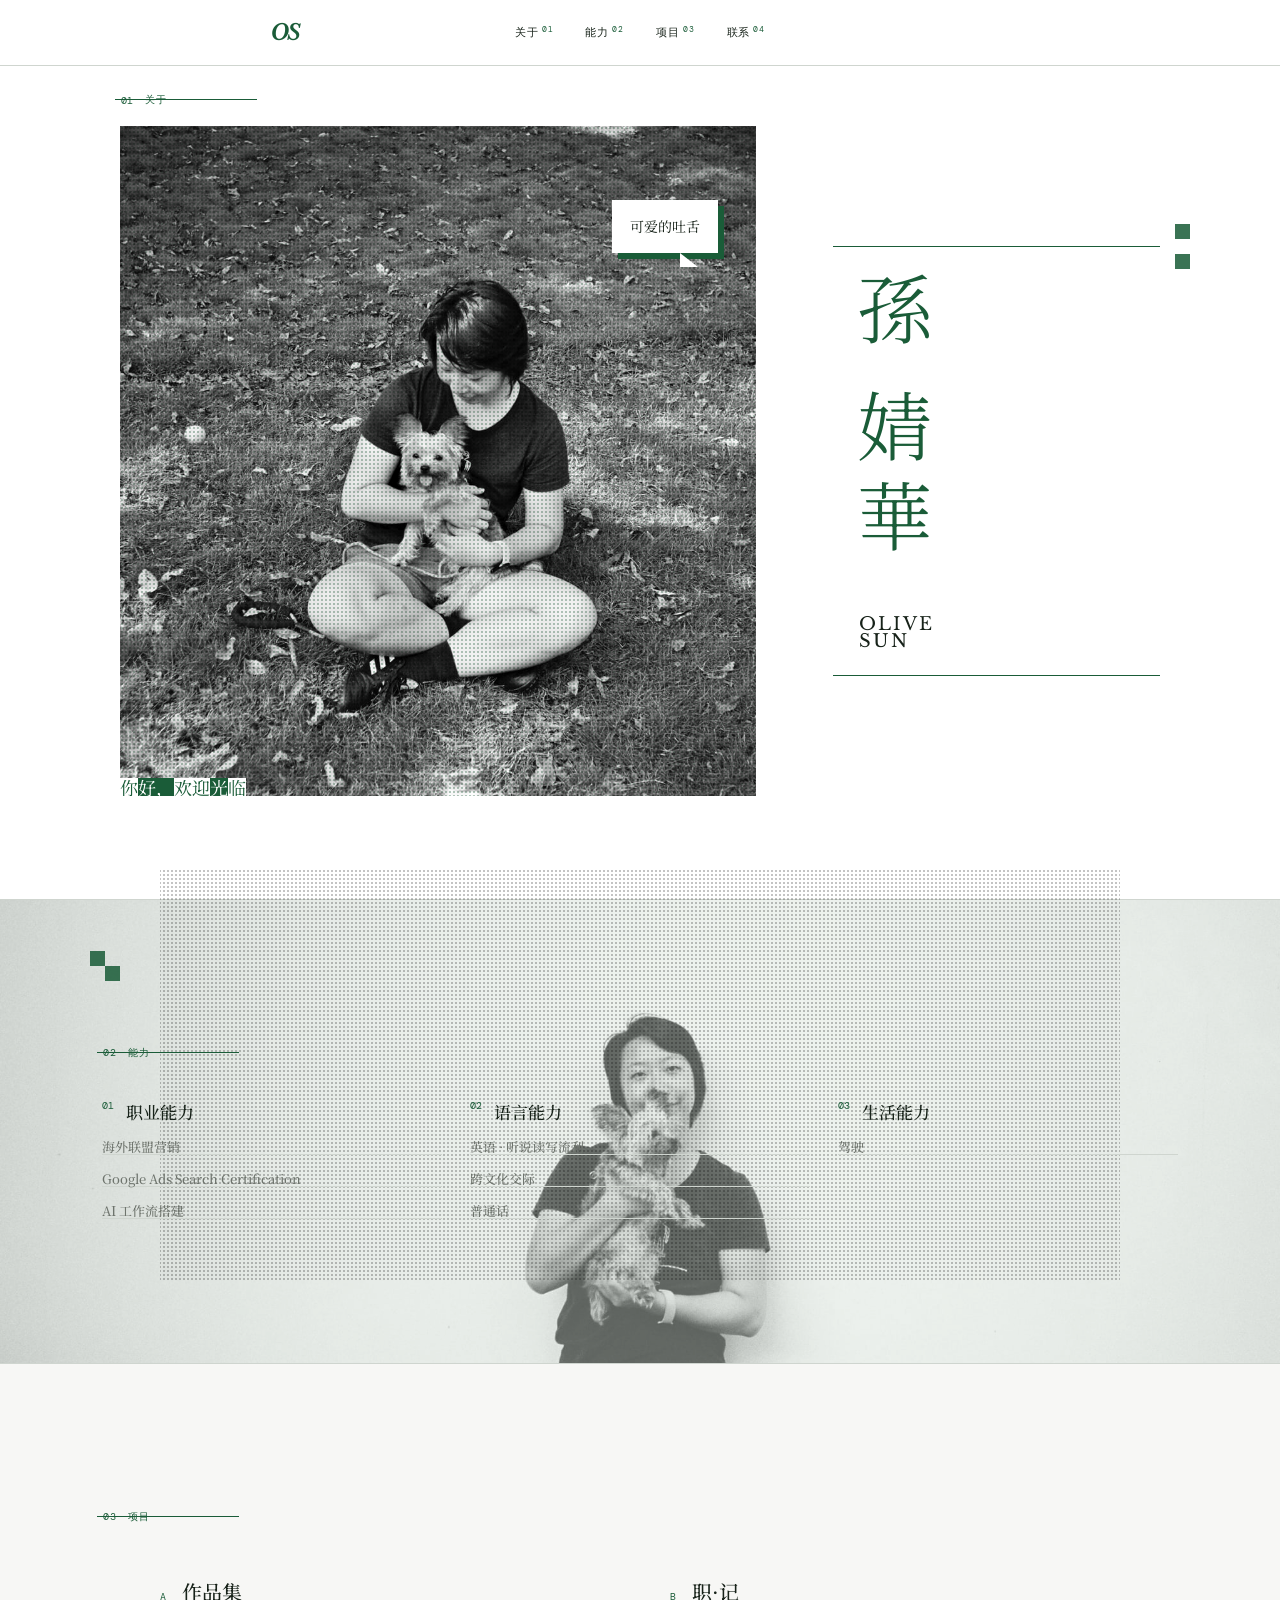
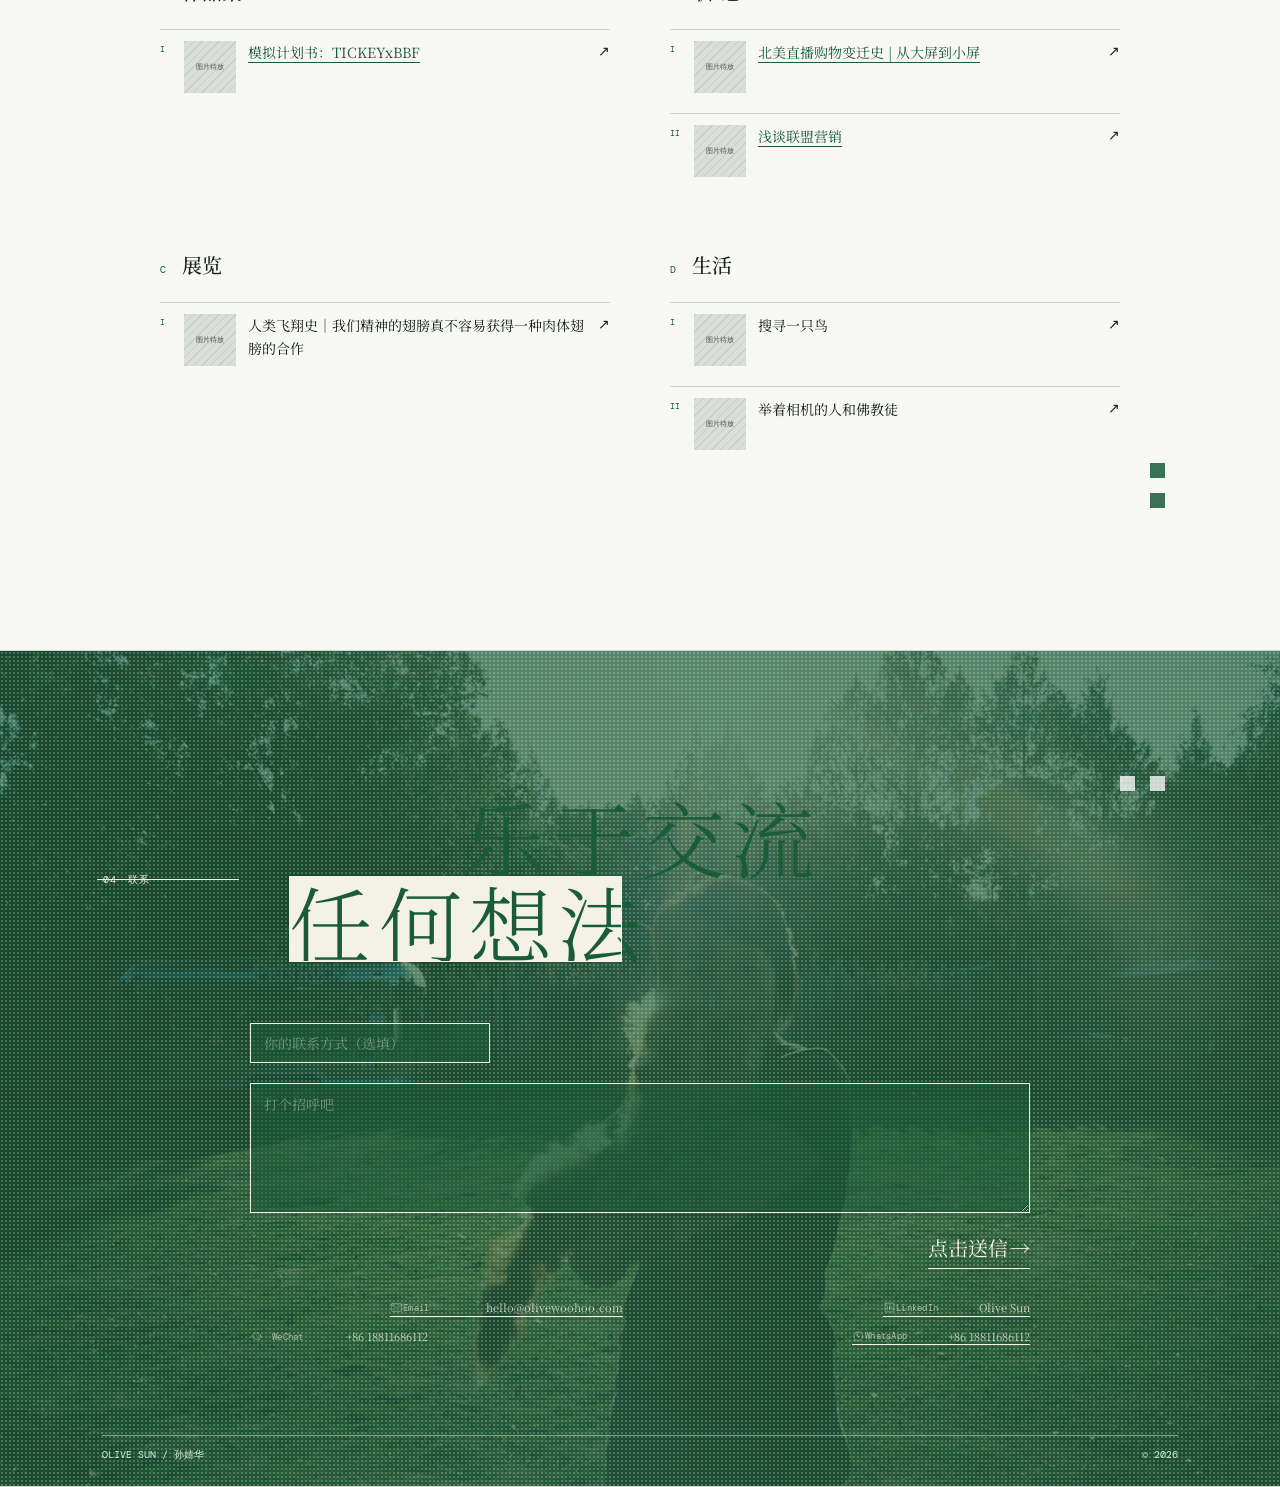
==== index.html @ b03b7a2f "缓存失效：重命名 JS/CSS bundle 文件名哈希 Co-Authored-By: Claude Code <noreply@anthropic.com>" ====
<!doctype html>
<html lang="zh">
  <head>
    
    <meta charset="UTF-8" />
    <meta name="viewport" content="width=device-width, initial-scale=1.0" />
    <title>Olive Sun · 孙婧华</title>
    
    <meta name="description" content="孙婧华 Olive Sun — 海外联盟营销 · AI 工作流，个人作品集：专题调研、展览、生活与模拟计划书。">
    <meta property="og:title" content="Olive Sun · 孙婧华">
    <meta property="og:description" content="孙婧华 Olive Sun — 海外联盟营销 · AI 工作流，个人作品集：专题调研、展览、生活与模拟计划书。">
    <script type="module" crossorigin src="/assets/index-b2222bab.js"></script>
    <link rel="stylesheet" crossorigin href="/assets/index-cae94fdb.css">
    <style>
      *, *::before, *::after { cursor: none !important; }
    </style>
  </head>
  <body>

    <div id="root"></div>

    <script>
      (() => {
        // 用户自定义形状（绿描边 + 白内里）
        const SHAPE = [
          "11..............................",
          "111.............................",
          "1111............................",
          "11111...........................",
          "111111..........................",
          "1111111.........................",
          "11111111........................",
          "111111111.......................",
          "1111111111......................",
          "11111111111.....................",
          "111111111111....................",
          "1111111111111...................",
          "11111111111111..................",
          "111111111111111.................",
          "1111111111111111................",
          "11111111111111111...............",
          "111111111111111111..............",
          "1111111111111111111.............",
          "11111111111111111111............",
          "11111111111111111111............",
          "111111111111....................",
          "111111111111....................",
          "111111111111....................",
          "111111.111111...................",
          "11111..111111...................",
          "1111....111111..................",
          "111.....111111..................",
          "11.......111111.................",
          ".........111111.................",
          "..........111111................",
          "..........111111................",
          "...........1111.................",
        ];
        const GREEN = '#1a5c38';
        const WHITE = '#ffffff';
        const SCALE = 2; // 每个像素块的逻辑尺寸(px)，调大/调小改这里

        const H = SHAPE.length, W = SHAPE[0].length;
        const solid = new Set();
        for (let y = 0; y < H; y++) for (let x = 0; x < W; x++) if (SHAPE[y][x] === '1') solid.add(x + ',' + y);
        const cell = [];
        for (let y = 0; y < H; y++) {
          cell[y] = [];
          for (let x = 0; x < W; x++) {
            if (!solid.has(x + ',' + y)) continue;
            const edge = !solid.has((x + 1) + ',' + y) || !solid.has((x - 1) + ',' + y)
                     || !solid.has(x + ',' + (y + 1)) || !solid.has(x + ',' + (y - 1));
            cell[y][x] = edge ? GREEN : WHITE;
          }
        }

        const canvas = document.createElement('canvas');
        canvas.style.position = 'fixed';
        canvas.style.top = '0'; canvas.style.left = '0';
        canvas.style.pointerEvents = 'none';
        canvas.style.zIndex = '2147483647';
        document.body.appendChild(canvas);
        const ctx = canvas.getContext('2d');

        function resize() {
          const dpr = Math.min(window.devicePixelRatio || 1, 2);
          canvas.width = Math.floor(innerWidth * dpr);
          canvas.height = Math.floor(innerHeight * dpr);
          canvas.style.width = innerWidth + 'px';
          canvas.style.height = innerHeight + 'px';
          ctx.setTransform(dpr, 0, 0, dpr, 0, 0);
        }
        resize();
        addEventListener('resize', resize);

        let mx = -100, my = -100, raf = 0;
        function draw() {
          raf = 0;
          ctx.clearRect(0, 0, innerWidth, innerHeight);
          for (let y = 0; y < H; y++) for (let x = 0; x < W; x++) {
            const c = cell[y][x];
            if (!c) continue;
            ctx.fillStyle = c;
            ctx.fillRect(mx + x * SCALE, my + y * SCALE, SCALE, SCALE);
          }
        }
        addEventListener('mousemove', (e) => {
          mx = e.clientX; my = e.clientY;
          if (!raf) raf = requestAnimationFrame(draw);
        }, { passive: true });
        document.addEventListener('mouseleave', () => {
          mx = -100; my = -100;
          if (!raf) raf = requestAnimationFrame(draw);
        });
      })();
    </script>
  </body>
</html>
---- assets/index-cae94fdb.css ----
@import "https://fonts.googleapis.com/css2?family=DM+Mono:wght@300;400&family=Libre+Baskerville:ital,wght@0,400;0,700;1,400&family=Noto+Serif+SC:wght@300;400;500;600&display=swap";@layer components;@layer properties{@supports (((-webkit-hyphens:none)) and (not (margin-trim:inline))) or ((-moz-orient:inline) and (not (color:rgb(from red r g b)))){*,:before,:after,::backdrop{--tw-rotate-x:initial;--tw-rotate-y:initial;--tw-rotate-z:initial;--tw-skew-x:initial;--tw-skew-y:initial;--tw-blur:initial;--tw-brightness:initial;--tw-contrast:initial;--tw-grayscale:initial;--tw-hue-rotate:initial;--tw-invert:initial;--tw-opacity:initial;--tw-saturate:initial;--tw-sepia:initial;--tw-drop-shadow:initial;--tw-drop-shadow-color:initial;--tw-drop-shadow-alpha:100%;--tw-drop-shadow-size:initial}}}@layer theme{:root,:host{--font-sans:ui-sans-serif, system-ui, sans-serif, "Apple Color Emoji", "Segoe UI Emoji", "Segoe UI Symbol", "Noto Color Emoji";--font-mono:ui-monospace, SFMono-Regular, Menlo, Monaco, Consolas, "Liberation Mono", "Courier New", monospace;--spacing:.25rem;--default-font-family:var(--font-sans);--default-mono-font-family:var(--font-mono)}}@layer base{*,:after,:before,::backdrop{box-sizing:border-box;border:0 solid;margin:0;padding:0}::file-selector-button{box-sizing:border-box;border:0 solid;margin:0;padding:0}html,:host{-webkit-text-size-adjust:100%;tab-size:4;line-height:1.5;font-family:var(--default-font-family,ui-sans-serif, system-ui, sans-serif, "Apple Color Emoji", "Segoe UI Emoji", "Segoe UI Symbol", "Noto Color Emoji");font-feature-settings:var(--default-font-feature-settings,normal);font-variation-settings:var(--default-font-variation-settings,normal);-webkit-tap-highlight-color:transparent}hr{height:0;color:inherit;border-top-width:1px}abbr:where([title]){-webkit-text-decoration:underline dotted;text-decoration:underline dotted}h1,h2,h3,h4,h5,h6{font-size:inherit;font-weight:inherit}a{color:inherit;-webkit-text-decoration:inherit;-webkit-text-decoration:inherit;-webkit-text-decoration:inherit;-webkit-text-decoration:inherit;text-decoration:inherit}b,strong{font-weight:bolder}code,kbd,samp,pre{font-family:var(--default-mono-font-family,ui-monospace, SFMono-Regular, Menlo, Monaco, Consolas, "Liberation Mono", "Courier New", monospace);font-feature-settings:var(--default-mono-font-feature-settings,normal);font-variation-settings:var(--default-mono-font-variation-settings,normal);font-size:1em}small{font-size:80%}sub,sup{vertical-align:baseline;font-size:75%;line-height:0;position:relative}sub{bottom:-.25em}sup{top:-.5em}table{text-indent:0;border-color:inherit;border-collapse:collapse}:-moz-focusring{outline:auto}progress{vertical-align:baseline}summary{display:list-item}ol,ul,menu{list-style:none}img,svg,video,canvas,audio,iframe,embed,object{vertical-align:middle;display:block}img,video{max-width:100%;height:auto}button,input,select,optgroup,textarea{font:inherit;font-feature-settings:inherit;font-variation-settings:inherit;letter-spacing:inherit;color:inherit;opacity:1;background-color:#0000;border-radius:0}::file-selector-button{font:inherit;font-feature-settings:inherit;font-variation-settings:inherit;letter-spacing:inherit;color:inherit;opacity:1;background-color:#0000;border-radius:0}:where(select:is([multiple],[size])) optgroup{font-weight:bolder}:where(select:is([multiple],[size])) optgroup option{padding-inline-start:20px}::file-selector-button{margin-inline-end:4px}::placeholder{opacity:1}@supports (not ((-webkit-appearance:-apple-pay-button))) or (contain-intrinsic-size:1px){::placeholder{color:currentColor}@supports (color:color-mix(in lab, red, red)){::placeholder{color:color-mix(in oklab, currentcolor 50%, transparent)}}}textarea{resize:vertical}::-webkit-search-decoration{-webkit-appearance:none}::-webkit-date-and-time-value{min-height:1lh;text-align:inherit}::-webkit-datetime-edit{display:inline-flex}::-webkit-datetime-edit-fields-wrapper{padding:0}::-webkit-datetime-edit{padding-block:0}::-webkit-datetime-edit-year-field{padding-block:0}::-webkit-datetime-edit-month-field{padding-block:0}::-webkit-datetime-edit-day-field{padding-block:0}::-webkit-datetime-edit-hour-field{padding-block:0}::-webkit-datetime-edit-minute-field{padding-block:0}::-webkit-datetime-edit-second-field{padding-block:0}::-webkit-datetime-edit-millisecond-field{padding-block:0}::-webkit-datetime-edit-meridiem-field{padding-block:0}::-webkit-calendar-picker-indicator{line-height:1}:-moz-ui-invalid{box-shadow:none}button,input:where([type=button],[type=reset],[type=submit]){appearance:button}::file-selector-button{appearance:button}::-webkit-inner-spin-button{height:auto}::-webkit-outer-spin-button{height:auto}[hidden]:where(:not([hidden=until-found])){display:none!important}}@layer utilities{.fixed{position:fixed}.start{inset-inline-start:var(--spacing)}.end{inset-inline-end:var(--spacing)}.grid{display:grid}.hidden{display:none}.inline{display:inline}.transform{transform:var(--tw-rotate-x,) var(--tw-rotate-y,) var(--tw-rotate-z,) var(--tw-skew-x,) var(--tw-skew-y,)}.filter{filter:var(--tw-blur,) var(--tw-brightness,) var(--tw-contrast,) var(--tw-grayscale,) var(--tw-hue-rotate,) var(--tw-invert,) var(--tw-saturate,) var(--tw-sepia,) var(--tw-drop-shadow,)}}:root{--green:#1a5c38;--ink:#172219;--muted:#6e746d;--rule:#cfd5cf;--paper:#fff;--wash:#f4f6f1}html{scroll-behavior:smooth}body{background:var(--paper);color:var(--ink);margin:0;font-family:Noto Serif SC,serif}button,a{font:inherit}button{cursor:pointer}::selection{background:var(--green);color:#fff}.site{overflow:hidden}.site-header{border-bottom:1px solid var(--rule);z-index:10;-webkit-backdrop-filter:blur(8px);backdrop-filter:blur(8px);background:#fffffff0;grid-template-columns:1fr auto 1fr;align-items:center;height:66px;padding:0 4.2vw;display:grid;position:sticky;top:0}.monogram{color:var(--green);letter-spacing:-.08em;background:0 0;border:0;padding:0;font:italic 700 22px Libre Baskerville,serif}nav{gap:clamp(14px,2.5vw,36px);display:flex}nav button,.language button{letter-spacing:.08em;color:var(--ink);background:0 0;border:0;padding:6px 0;font:11px DM Mono,monospace}nav sup{color:var(--green);padding-left:3px;font-size:8px}nav button:hover,.language .active{color:var(--green);text-underline-offset:5px;text-decoration:underline}.language{color:var(--rule);justify-self:end;align-items:center;gap:7px;font:11px DM Mono,monospace;display:flex}.hero{border-bottom:1px solid var(--rule);grid-template-columns:minmax(78px,14vw) 1fr;min-height:calc(100svh - 66px);display:grid;position:relative}.hero-side-name{color:var(--green);border-right:1px solid var(--rule);letter-spacing:.15em;flex-direction:column;align-items:center;padding-top:clamp(42px,8vw,105px);font-size:clamp(44px,7.5vw,112px);font-weight:300;line-height:1.05;display:flex}.hero-side-name small{writing-mode:vertical-rl;letter-spacing:.16em;color:var(--green);margin-top:28px;font:10px DM Mono,monospace}.hero-content{z-index:1;width:100%;max-width:1120px;margin:auto;padding:clamp(38px,8vw,108px) 7vw 50px}.eyebrow,.section-index{letter-spacing:.1em;color:var(--green);font:11px DM Mono,monospace}.eyebrow span{color:var(--ink);padding:0 11px}.hero-grid{grid-template-columns:minmax(190px,.75fr) 1.4fr;align-items:center;gap:clamp(38px,7vw,105px);margin-top:clamp(38px,8vw,96px);display:grid}.portrait-void{aspect-ratio:3/4;color:#fff;box-shadow:14px 14px 0 var(--green);background:#1e211e;position:relative;overflow:hidden}.portrait-void:after{content:"";opacity:.7;border:1px solid #fff;position:absolute;inset:15% 19%}.photo-grain{filter:grayscale();background:repeating-linear-gradient(95deg,#0000 0 7px,#ffffff1c 8px 9px),radial-gradient(circle at 55% 42%,#6d706b 0 12%,#0000 12.5%),linear-gradient(155deg,#151815,#50554e);position:absolute;inset:0}.portrait-void p{z-index:2;letter-spacing:.08em;font:9px/1.45 DM Mono,monospace;position:absolute;bottom:10px;left:12px}.portrait-void span{z-index:2;font:11px DM Mono,monospace;position:absolute;top:8px;right:10px}.fenced-title{padding:16px 24px;display:inline-block;position:relative}.fenced-title:before{content:"";border:1px solid var(--green);position:absolute;inset:0}.fenced-title i{background:var(--green);width:7px;height:7px;position:absolute}.fenced-title i:first-of-type{top:-4px;left:-4px}.fenced-title i:nth-of-type(2){top:-4px;right:-4px}.fenced-title i:nth-of-type(3){bottom:-4px;left:-4px}.fenced-title i:nth-of-type(4){bottom:-4px;right:-4px}.hero-title h1,.section-heading h2{white-space:pre-line;letter-spacing:.03em;margin:0;font:300 clamp(37px,5vw,72px)/1.22 Noto Serif SC,serif}.en .hero-title h1,.en .section-heading h2{font-family:Libre Baskerville,serif;font-size:clamp(30px,4.4vw,61px);font-style:italic}.role{border-left:2px solid var(--green);max-width:360px;margin:30px 0 20px;padding-left:14px;font-size:14px;line-height:2}.text-link{border:0;border-bottom:1px solid var(--green);color:var(--green);background:0 0;padding:3px 0;font-size:13px}.text-link span{padding-left:18px}.hero-margin-note{writing-mode:vertical-rl;color:var(--muted);letter-spacing:.1em;font:9px DM Mono,monospace;position:absolute;top:45%;right:18px}.page-number{color:var(--green);font:15px/1 DM Mono,monospace;position:absolute;bottom:28px;right:4.2vw}.page-number small{font-size:7px}.float-squares b{width:var(--s);height:var(--s);background:var(--c,var(--green));transform:rotate(var(--r));opacity:.85;display:block;position:absolute}.float-squares b:first-child{--s:18px;--r:11deg;top:11%;right:10%}.float-squares b:nth-child(2){--s:31px;--r:-7deg;top:44%;right:3%}.float-squares b:nth-child(3){--s:11px;--r:24deg;bottom:14%;left:17%}.float-squares b:nth-child(4){--s:23px;--r:-16deg;--c:#77a48a;bottom:8%;right:32%}.float-squares b:nth-child(5){--s:8px;--r:8deg;--c:var(--ink);top:25%;left:4%}.float-squares{pointer-events:none;position:absolute;inset:0}.editorial-section,.contact-section{border-bottom:1px solid var(--rule);padding:clamp(74px,11vw,154px) 8vw;position:relative}.about-section{background:var(--wash)}.section-heading{z-index:1;grid-template-columns:18% 1fr;align-items:start;gap:30px;max-width:1200px;margin:0 auto clamp(60px,8vw,100px);display:grid;position:relative}.section-index{border-top:1px solid var(--green);justify-content:space-between;padding-top:9px;display:flex}.section-index em{font-style:normal}.about-layout{z-index:1;grid-template-columns:160px minmax(0,1fr) 40px;gap:clamp(28px,7vw,90px);max-width:960px;margin:auto;display:grid;position:relative}.about-stamp{border-top:1px solid var(--green);color:var(--green);padding-top:10px}.about-stamp span{font-size:50px;font-weight:300}.about-stamp p{margin-top:18px;font:9px/1.6 DM Mono,monospace}.prose p{margin:0 0 27px;padding-left:30px;font-size:15px;line-height:2.1;position:relative}.prose p b{color:var(--green);font:9px DM Mono,monospace;position:absolute;top:7px;left:0}.prose .lead{font-size:22px;line-height:1.7}.vertical-note{writing-mode:vertical-rl;letter-spacing:.2em;color:var(--green);font-size:12px}.skills-section{background:#fff}.skills-list{z-index:1;max-width:960px;margin:auto;position:relative}.skill-group{border-top:1px solid var(--green);grid-template-columns:180px 1fr;padding:18px 0 44px;display:grid}.skill-group-heading{gap:12px;display:flex}.skill-group-heading span{color:var(--green);font:10px DM Mono,monospace}.skill-group h3{margin:0;font-size:17px;font-weight:500}.table-head{color:var(--muted);letter-spacing:.08em;grid-template-columns:1fr 1.25fr;gap:20px;padding-bottom:11px;font:9px DM Mono,monospace;display:grid}.skill-card{border-top:1px solid var(--rule);outline:none;height:62px}.skill-card:last-child{border-bottom:1px solid var(--rule)}.skill-card-inner{width:100%;height:100%;position:relative}.skill-card-face{justify-content:space-between;align-items:center;gap:20px;padding:0 2px;font-size:14px;transition:opacity .3s,transform .3s;display:flex;position:absolute;inset:0}.skill-card-face strong{font-weight:500}.skill-card-face span{color:var(--muted);font:9px DM Mono,monospace}.skill-card-back{opacity:0;color:var(--green);background:#f5f8f4;padding:0 12px;transform:translateY(6px)}.projects-section{background:#f7f7f5}.projects-grid{z-index:1;grid-template-columns:1fr 1fr;gap:0 60px;max-width:960px;margin:auto;display:grid;position:relative}.project-group{border-top:1px solid var(--ink);padding:14px 0 39px}.project-group header{align-items:baseline;gap:16px;display:flex}.project-group header span{color:var(--green);font:10px DM Mono,monospace}.project-group h3{margin:0;font-size:20px;font-weight:500}.project-group ol{margin:22px 0 0;padding:0;list-style:none}.project-group li{border-top:1px solid var(--rule);min-height:84px;padding:11px 25px 11px 88px;font-size:14px;line-height:1.65;transition:color .2s,padding-left .2s;position:relative}.project-group li:hover{color:var(--green);padding-left:94px}.project-group li p{margin:0}.project-group li small{color:var(--green);font:8px DM Mono,monospace;position:absolute;top:14px;left:0}.project-group li b{font:400 14px DM Mono,monospace;position:absolute;top:12px;right:0}.project-thumb{background:#d9ded9;width:52px;height:52px;margin:0;position:absolute;top:11px;left:24px;overflow:hidden}.project-thumb div{filter:grayscale();background:repeating-linear-gradient(-45deg,#1a5c381f 0 1px,#0000 1px 6px);place-items:center;width:100%;height:100%;display:grid}.project-thumb span{color:var(--green);letter-spacing:.03em;font:7px DM Mono,monospace}.contact-section{background:var(--green);color:#fff}.contact-section .section-index{color:#d7e6dc;border-color:#d7e6dc}.contact-section .float-squares b{--c:#fff}.contact-layout{z-index:1;justify-content:space-between;align-items:end;gap:40px;max-width:780px;margin:0 auto;display:flex;position:relative}.contact-layout p{color:#d7e6dc;max-width:400px;font-size:15px;line-height:2}.contact-layout a{color:#fff;white-space:nowrap;border-bottom:1px solid #fff;padding-bottom:5px;font-size:20px;text-decoration:none}.contact-layout a span{padding-left:4px}.contact-foot{color:#d7e6dc;border-top:1px solid #ffffff73;justify-content:space-between;max-width:1200px;margin:90px auto 0;padding-top:12px;font:10px DM Mono,monospace;display:flex}footer{letter-spacing:.04em;color:var(--muted);justify-content:space-between;padding:18px 4.2vw;font:10px DM Mono,monospace;display:flex}@media (width<=760px){.site-header{grid-template-columns:auto 1fr;gap:14px;padding:0 18px}.site-header nav{-webkit-overflow-scrolling:touch;scrollbar-width:none;gap:14px;display:flex;overflow-x:auto}.site-header nav::-webkit-scrollbar{display:none}.site-header nav button{white-space:nowrap;flex:none}.hero{grid-template-columns:67px 1fr}.hero-side-name{padding-top:42px;font-size:42px}.hero-content{padding:38px 30px 50px}.hero-grid{grid-template-columns:1fr;gap:46px}.portrait-void{width:min(50vw,220px)}.hero-title{padding:13px 16px}.hero-margin-note{display:none}.section-heading{grid-template-columns:1fr;gap:18px;margin-bottom:58px}.section-index{max-width:210px}.about-layout{grid-template-columns:1fr;gap:27px}.vertical-note{writing-mode:initial}.about-stamp{align-items:center;gap:18px;display:flex}.about-stamp p{margin:0}.skill-group{grid-template-columns:1fr;gap:22px}.table-head,.table-row{grid-template-columns:1fr 1fr;gap:14px}.projects-grid{grid-template-columns:1fr}.contact-layout{display:block}.contact-layout a{margin-top:22px;display:inline-block}.editorial-section,.contact-section{padding:74px 26px}footer{gap:20px;padding:18px 20px;font-size:8px}}.hero{background:var(--paper);display:block}.hero-content{max-width:1220px;padding:clamp(38px,6vw,82px) 7vw 50px}.hero-grid{grid-template-columns:minmax(290px,1.25fr) .75fr;gap:clamp(34px,6vw,88px);margin-top:clamp(30px,5vw,60px)}.hero-photo{background:var(--wash);filter:grayscale()contrast(1.05);background-position:50%;background-size:cover;min-height:clamp(430px,62vw,670px);position:relative;overflow:hidden}.hero-photo:after{content:"";z-index:1;opacity:.32;background-image:radial-gradient(var(--green) .8px,transparent .9px);mix-blend-mode:multiply;background-size:4px 4px;position:absolute;inset:0}.hero-photo>span{z-index:2;color:#fff;font:10px DM Mono,monospace;position:absolute;top:10px;right:12px}.hero-meta{align-items:center;gap:28px;display:flex}.hero-meta .eyebrow,.hero-meta .home-section-index{margin:0}.hero-content{padding-top:22px}.hero-grid{margin-top:14px}.speech-bubble{z-index:3;max-width:245px;color:var(--ink);box-shadow:6px 6px 0 var(--green);background:#fff;margin:0;padding:14px 18px;font-size:14px;line-height:1.8;position:absolute;top:11%;right:6%}.speech-bubble:after{content:"";border:0 solid #0000;border-top-width:14px;border-left:18px solid #fff;position:absolute;bottom:-14px;right:20px}.speech-bubble-right-bottom{top:auto;bottom:9%}.speech-bubble-left{top:50%;left:6%;right:auto;transform:translateY(-50%)}.speech-bubble-left:after{left:20px;right:auto}.hero-introduction{margin:0 0 20px;font-size:16px;line-height:2}.float-squares b:nth-child(4){--c:#77a48a}.skills-section:before{content:"";filter:grayscale()contrast(1.12);background-position:50%;background-size:cover;width:min(100%,960px);height:clamp(220px,36vw,410px);margin:-30px auto 70px;display:block}.table-head{display:block}.skill-card-face{justify-content:flex-start}.skill-card-face span{display:none}.contact-layout{display:block}.contact-layout form{gap:20px;display:grid}.contact-layout textarea{color:#fff;resize:vertical;background:0 0;border:1px solid #ffffffa6;outline:0;min-height:130px;padding:8px 13px;font:14px/1.8 Noto Serif SC,serif}.contact-layout textarea:focus{border-color:#fff}.contact-layout a{justify-self:end}@media (width<=760px){.hero{display:block}.hero-grid{grid-template-columns:1fr;gap:46px}.hero-photo{min-height:460px}.hero-content{padding:38px 30px 50px}.speech-bubble{max-width:180px;box-shadow:3px 3px 0 var(--green);padding:8px 12px;font-size:11px;line-height:1.55}.speech-bubble:after{border-width:8px 0 0 11px;bottom:-8px;right:14px}.speech-bubble-left:after{left:14px;right:auto}}.float-squares b{opacity:.85;--s:15px!important;--r:0deg!important}.float-squares b:nth-child(4){box-shadow:0 -15px 0 var(--green),15px -15px 0 var(--green);bottom:8%;right:27%;--c:var(--green)!important}.float-squares b:nth-child(5){top:25%;left:4%;--c:var(--green)!important}.hero-grid{grid-template-columns:minmax(300px,1.32fr) .68fr;align-items:stretch}.hero-photo{filter:none;background-image:none}.hero-photo-image{z-index:0;object-fit:cover;object-position:center;opacity:0;filter:grayscale()contrast(1.05);width:100%;height:100%;position:absolute;inset:0}.hero-photo-image.active{opacity:1}.hero-photo-image-bottom{object-position:center bottom}.speech-bubble{white-space:pre-line}.slide-dots{display:none}.carousel-greeting{z-index:3;gap:0;display:flex;position:absolute;bottom:0;left:0}.carousel-greeting span{background:var(--paper);width:1em;height:1em;color:var(--green);place-items:center;font:18px/1 Noto Serif SC,serif;transition:background .28s,color .28s;display:grid}.carousel-greeting span.active{background:var(--green);color:var(--paper)}.name-panel{align-items:center;min-height:100%;display:flex}.name-display{border-top:1px solid var(--green);border-bottom:1px solid var(--green);cursor:default;outline:0;width:100%;min-height:430px;padding:24px;position:relative}.name-zh{writing-mode:vertical-rl;height:310px;color:var(--green);letter-spacing:.17em;font:300 clamp(50px,5.9vw,80px)/1 Noto Serif SC,serif}.name-en{color:var(--ink);letter-spacing:.13em;font:400 18px/.95 Libre Baskerville,serif;position:absolute;bottom:25px;left:26px}.name-bio{z-index:3;color:var(--paper);background:var(--green);opacity:0;pointer-events:none;flex-direction:column;justify-content:center;gap:13px;padding:27px;transition:opacity .28s;display:flex;position:absolute;inset:0}.name-display.revealed .name-bio{opacity:1;pointer-events:auto}.name-display.revealed .name-zh,.name-display.revealed .name-en{opacity:0}@media (hover:hover){.name-display:hover .name-bio{opacity:1;pointer-events:auto}.name-display:hover .name-zh,.name-display:hover .name-en{opacity:0}}.name-bio p{margin:0;font-size:13px;line-height:1.95}.en .name-bio p{font-family:Libre Baskerville,serif;font-size:12px;line-height:1.75}@media (width<=760px){.hero-grid{grid-template-columns:1fr}.name-display{min-height:310px}.name-zh{height:195px;font-size:44px}.name-en{bottom:20px}.name-panel{min-height:310px}}.float-squares b:first-child{box-shadow:15px 15px 0 var(--green);top:12%;right:9%}.float-squares b:nth-child(2){box-shadow:15px 0 0 var(--green),0 15px 0 var(--green);top:43%;right:3%}.float-squares b:nth-child(3){box-shadow:15px 15px 0 var(--green);bottom:15%;left:15%}.float-squares b:nth-child(4){box-shadow:15px 0 0 var(--green),30px 0 0 var(--green);bottom:8%;right:27%}.float-squares b:nth-child(5){box-shadow:15px -15px 0 var(--green),30px 0 0 var(--green);top:25%;left:4%}.name-bio{width:100%;padding:0;display:block;inset:0;overflow:hidden}.name-zh,.name-en{transition:opacity .2s}.bio-rectangle{display:none}.name-bio p{z-index:2;text-indent:2em;text-align:left;width:100%;margin:0;position:relative}.name-bio p:before{content:"";z-index:3;background:var(--paper);width:2em;height:1em;position:absolute;top:.45em;left:0}.skills-section .section-heading,.projects-section .section-heading{grid-template-columns:1fr;margin-bottom:34px}.skills-section .section-index,.projects-section .section-index{max-width:210px}.skills-list{grid-template-columns:repeat(3,minmax(0,1fr));gap:28px;max-width:1120px;display:grid}.skill-group{padding:15px 0 0;display:block}.skill-group-heading{margin-bottom:22px}.skill-card{height:74px}.skill-card-face{font-size:15px}.contact-section{background:var(--green);overflow:hidden}.contact-photo-layer{z-index:0;object-fit:cover;object-position:center;opacity:.28;width:100%;height:100%;position:absolute;inset:0}.contact-section:before{content:"";z-index:1;opacity:.23;background-image:radial-gradient(#f4f1e8 .8px,#0000 .9px);background-size:4px 4px;position:absolute;inset:0}.contact-section .section-heading{z-index:2;grid-template-columns:1fr;gap:35px;margin-bottom:55px}.contact-section .section-index{max-width:210px}.contact-section .fenced-title{background:#f4f1e8;padding:0}.contact-section .fenced-title:before{border-color:#f4f1e8}.contact-section .fenced-title i{background:#f4f1e8}.contact-section .section-heading h2{color:var(--green);letter-spacing:.08em;margin:-.14em -.08em -.12em;font-size:clamp(40px,6.5vw,93px);line-height:1.1}.contact-layout textarea{background:#1a5c388a;border-color:#f4f1e8}.contact-layout textarea::placeholder{color:#f4f1e866}.contact-layout a{color:#f4f1e8;border-color:#f4f1e8}.zh .contact-section .fenced-title{width:6em}.zh .contact-section .contact-title{white-space:normal;width:6em;display:block}.zh .contact-section .contact-title span{white-space:nowrap;display:block}.zh .contact-section .contact-title-first{transform:translate(2.08em)}.zh .contact-section .contact-title-second{width:4em}.contact-section .fenced-title i{display:none}.contact-section .contact-title{color:var(--green);letter-spacing:.08em;font:300 clamp(40px,6.5vw,93px)/1.1 Noto Serif SC,serif;position:relative}.zh .contact-section .contact-title-second{width:4em;margin-top:-.08em;display:block;transform:none}@media (width<=760px){.skills-list{grid-template-columns:1fr;gap:32px}.contact-section .section-heading h2{font-size:40px}.name-bio{width:100%;padding:0;inset:0}}.home-section-index,.section-index{width:132px;height:24px;color:var(--green);letter-spacing:.08em;border:0;flex-direction:row;justify-content:flex-start;align-items:center;gap:9px;padding:0;font:10px DM Mono,monospace;display:flex;position:relative}.home-section-index{margin:20px 0 -22px}.home-section-index:before,.section-index:before{content:"";z-index:2;background:var(--green);width:142px;height:1px;position:absolute;top:11px;left:-5px}.home-section-index span,.home-section-index em,.section-index span,.section-index em{z-index:1;padding:3px 1px;position:relative}.home-section-index em,.section-index em{writing-mode:initial;letter-spacing:.12em;font-style:normal}.section-heading{grid-template-columns:152px 1fr;align-items:center}.section-heading .section-index{justify-self:start}.skills-section .section-heading,.projects-section .section-heading{grid-template-columns:152px 1fr}.contact-section .section-heading{grid-template-columns:152px 1fr;align-items:center}.contact-section .section-index span,.contact-section .section-index em{color:#f4f1e8;background:0 0}.contact-section .section-index:before{background:#f4f1e8}@media (width<=760px){.section-heading,.skills-section .section-heading,.projects-section .section-heading,.contact-section .section-heading{grid-template-columns:1fr;gap:22px}.home-section-index{margin-top:20px}}.skills-list .skill-group{border-top:0;padding:0}.skills-list .skill-group-heading{border-bottom:0;margin:0 0 16px;padding:0}.skills-list .skill-table{margin:0}.skills-list .skill-card{border:0;height:18px;margin:0 0 14px}.skills-list .skill-card:last-child{margin-bottom:0}.skills-list .skill-card-face{align-items:flex-start;padding:0;line-height:1.15}.skills-list .skill-card-face:after{content:"";z-index:1;background:var(--rule);height:1px;position:absolute;top:14px;left:0;right:0}.skills-list .skill-card-face strong{z-index:2;font-size:13px;position:relative}.skills-list .skill-card-back strong{font-size:11px}.project-group{border-top:0}.skills-section{background-blend-mode:normal;background-color:#dbe7dd;background-position:50%;background-size:cover}.skills-section:before{content:"";z-index:0;pointer-events:none;opacity:.32;background-image:radial-gradient(var(--green) .85px,transparent 1px);mix-blend-mode:multiply;background-size:4px 4px;display:block;position:absolute;inset:0}.skills-section{background-image:none;overflow:visible}.skills-photo-layer{z-index:0;object-fit:cover;object-position:center;filter:grayscale()contrast(1.08);opacity:.58;width:100%;height:100%;position:absolute;inset:0}.skills-section:before{z-index:1;width:min(100% - 52px,960px);height:clamp(220px,36vw,410px);margin:0;inset:-30px auto auto 50%;transform:translate(-50%)}.skills-section .section-heading,.skills-section .skills-list,.contact-layout{z-index:2}.contact-foot{z-index:2;position:relative}.contact-layout a span{margin-left:-9px;padding-left:0;display:inline-block}.contact-methods{grid-template-columns:1fr 1fr;gap:11px 34px;margin-top:30px;display:grid}.contact-section{padding-bottom:24px}.contact-methods>a,.contact-methods>div{color:#f4f1e8cc;grid-template-columns:14px 66px 1fr;align-items:center;gap:8px;min-width:0;padding:0;font-size:11px;text-decoration:none;display:grid}.contact-methods svg{fill:none;stroke:currentColor;stroke-width:1.15px;stroke-linecap:round;stroke-linejoin:round;opacity:.75;width:13px;height:13px}.contact-methods span{letter-spacing:.03em;opacity:.78;font:9px DM Mono,monospace}.contact-methods b{text-overflow:ellipsis;white-space:nowrap;font-weight:400;overflow:hidden}.contact-methods a:hover{color:#f4f1e8}@media (width<=760px){.contact-methods{grid-template-columns:1fr;gap:10px}.contact-methods>a,.contact-methods>div{grid-template-columns:14px 66px 1fr}}.float-squares{--tile:15px;z-index:3}.float-squares b{opacity:.86;display:none;--s:var(--tile)!important;--r:0deg!important;box-shadow:none!important}.float-squares.home b:first-child,.float-squares.home b:nth-child(2){display:block;right:7%}.float-squares.home b:first-child{top:19%}.float-squares.home b:nth-child(2){top:calc(19% + var(--tile) + 15px);right:7%}.float-squares.skills b:first-child,.float-squares.skills b:nth-child(2){display:block;top:11%;left:7%}.float-squares.skills b:nth-child(2){top:calc(11% + var(--tile));left:calc(7% + var(--tile))}.float-squares.projects b:first-child,.float-squares.projects b:nth-child(2){display:block;top:auto;bottom:16%;right:9%}.float-squares.projects b:nth-child(2){right:9%;bottom:calc(16% + var(--tile) + 15px)}.float-squares.contact b{opacity:.76;--c:var(--paper)!important}.float-squares.contact b:first-child,.float-squares.contact b:nth-child(2){display:block;top:15%;right:9%}.float-squares.contact b:nth-child(2){top:15%;right:calc(9% + var(--tile) + 15px)}@media (width<=760px){.float-squares{--tile:12px}.float-squares.skills b:first-child,.float-squares.skills b:nth-child(2){display:none}}.contact-field{color:#fff;background:#1a5c388a;border:1px solid #f4f1e8;outline:0;justify-self:start;width:min(100%,240px);padding:8px 13px;font:14px/1.6 Noto Serif SC,serif}.contact-field::placeholder{color:#f4f1e866}.contact-field:focus{border-color:#fff}.contact-send{color:#f4f1e8;white-space:nowrap;background:0 0;border:0;border-bottom:1px solid #f4f1e8;justify-self:end;padding:0 0 5px;font-size:20px}.contact-send:disabled{opacity:.55;cursor:default}.contact-send span{margin-left:2px;display:inline-block}.contact-note{color:#f4f1e8;margin:0;font:13px/1.9 Noto Serif SC,serif}.zh .contact-section .contact-title-second{background:linear-gradient(#f4f1e8,#f4f1e8) 0 0/100% calc(100% - .07em) no-repeat}.zh .contact-section .contact-title-second:before{bottom:.07em}.skill-card-front{opacity:1;transform:translateY(0)}.skill-card:hover .skill-card-front,.skill-card:focus .skill-card-front{opacity:0;transform:translateY(-6px)}.skill-card:hover .skill-card-back,.skill-card:focus .skill-card-back{opacity:1;transform:translateY(0)}.skill-card-front strong{color:var(--muted)}@property --tw-rotate-x{syntax:"*";inherits:false}@property --tw-rotate-y{syntax:"*";inherits:false}@property --tw-rotate-z{syntax:"*";inherits:false}@property --tw-skew-x{syntax:"*";inherits:false}@property --tw-skew-y{syntax:"*";inherits:false}@property --tw-blur{syntax:"*";inherits:false}@property --tw-brightness{syntax:"*";inherits:false}@property --tw-contrast{syntax:"*";inherits:false}@property --tw-grayscale{syntax:"*";inherits:false}@property --tw-hue-rotate{syntax:"*";inherits:false}@property --tw-invert{syntax:"*";inherits:false}@property --tw-opacity{syntax:"*";inherits:false}@property --tw-saturate{syntax:"*";inherits:false}@property --tw-sepia{syntax:"*";inherits:false}@property --tw-drop-shadow{syntax:"*";inherits:false}@property --tw-drop-shadow-color{syntax:"*";inherits:false}@property --tw-drop-shadow-alpha{syntax:"<percentage>";inherits:false;initial-value:100%}@property --tw-drop-shadow-size{syntax:"*";inherits:false}
.project-group p a{color:var(--green);text-decoration:none;border-bottom:1px solid var(--green);transition:opacity .2s}.project-group p a:hover{opacity:.65}
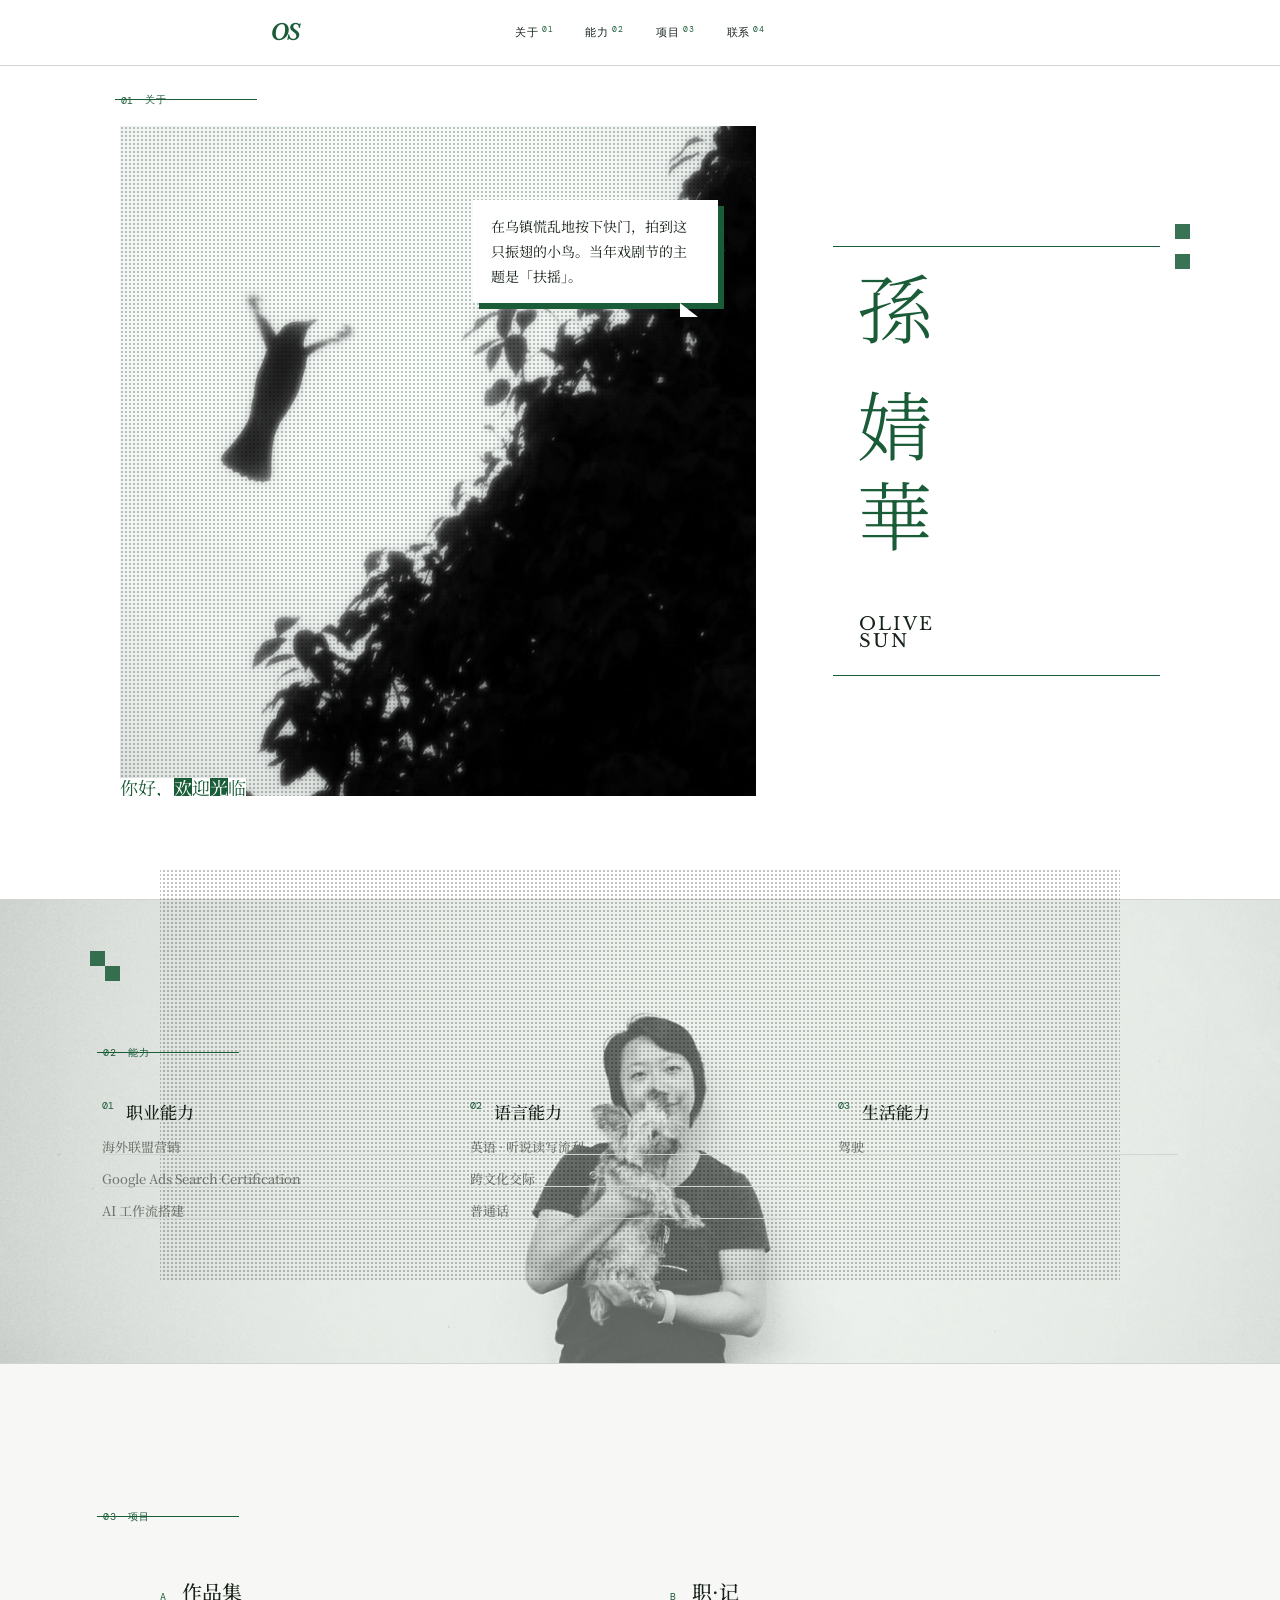
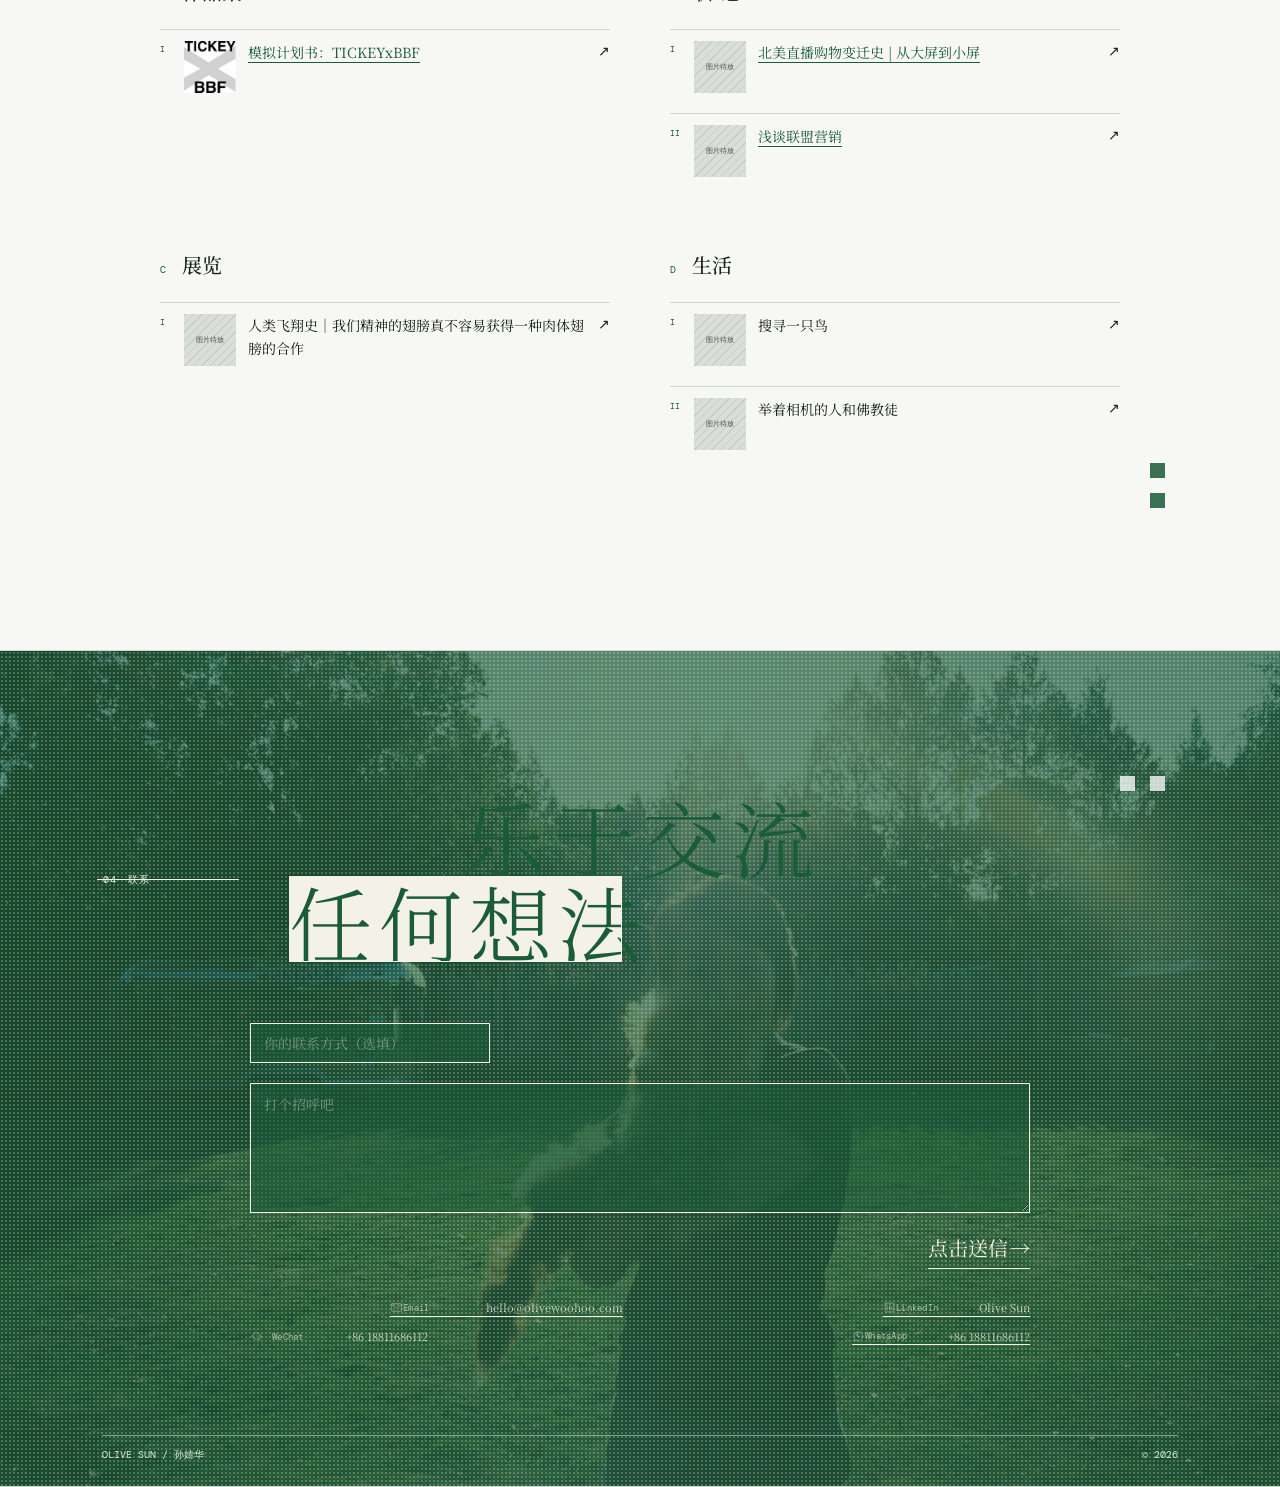
==== commit 62da0bb9: "TICKEYxBBF 卡片缩略图 + bundle 缓存失效 Co-Authored-By: Claude Code <noreply@anthropic.com>" ====
--- a/index.html
+++ b/index.html
@@ -9,7 +9,7 @@
     <meta name="description" content="孙婧华 Olive Sun — 海外联盟营销 · AI 工作流，个人作品集：专题调研、展览、生活与模拟计划书。">
     <meta property="og:title" content="Olive Sun · 孙婧华">
     <meta property="og:description" content="孙婧华 Olive Sun — 海外联盟营销 · AI 工作流，个人作品集：专题调研、展览、生活与模拟计划书。">
-    <script type="module" crossorigin src="/assets/index-b2222bab.js"></script>
+    <script type="module" crossorigin src="/assets/index-4e5b73c1.js"></script>
     <link rel="stylesheet" crossorigin href="/assets/index-cae94fdb.css">
     <style>
       *, *::before, *::after { cursor: none !important; }
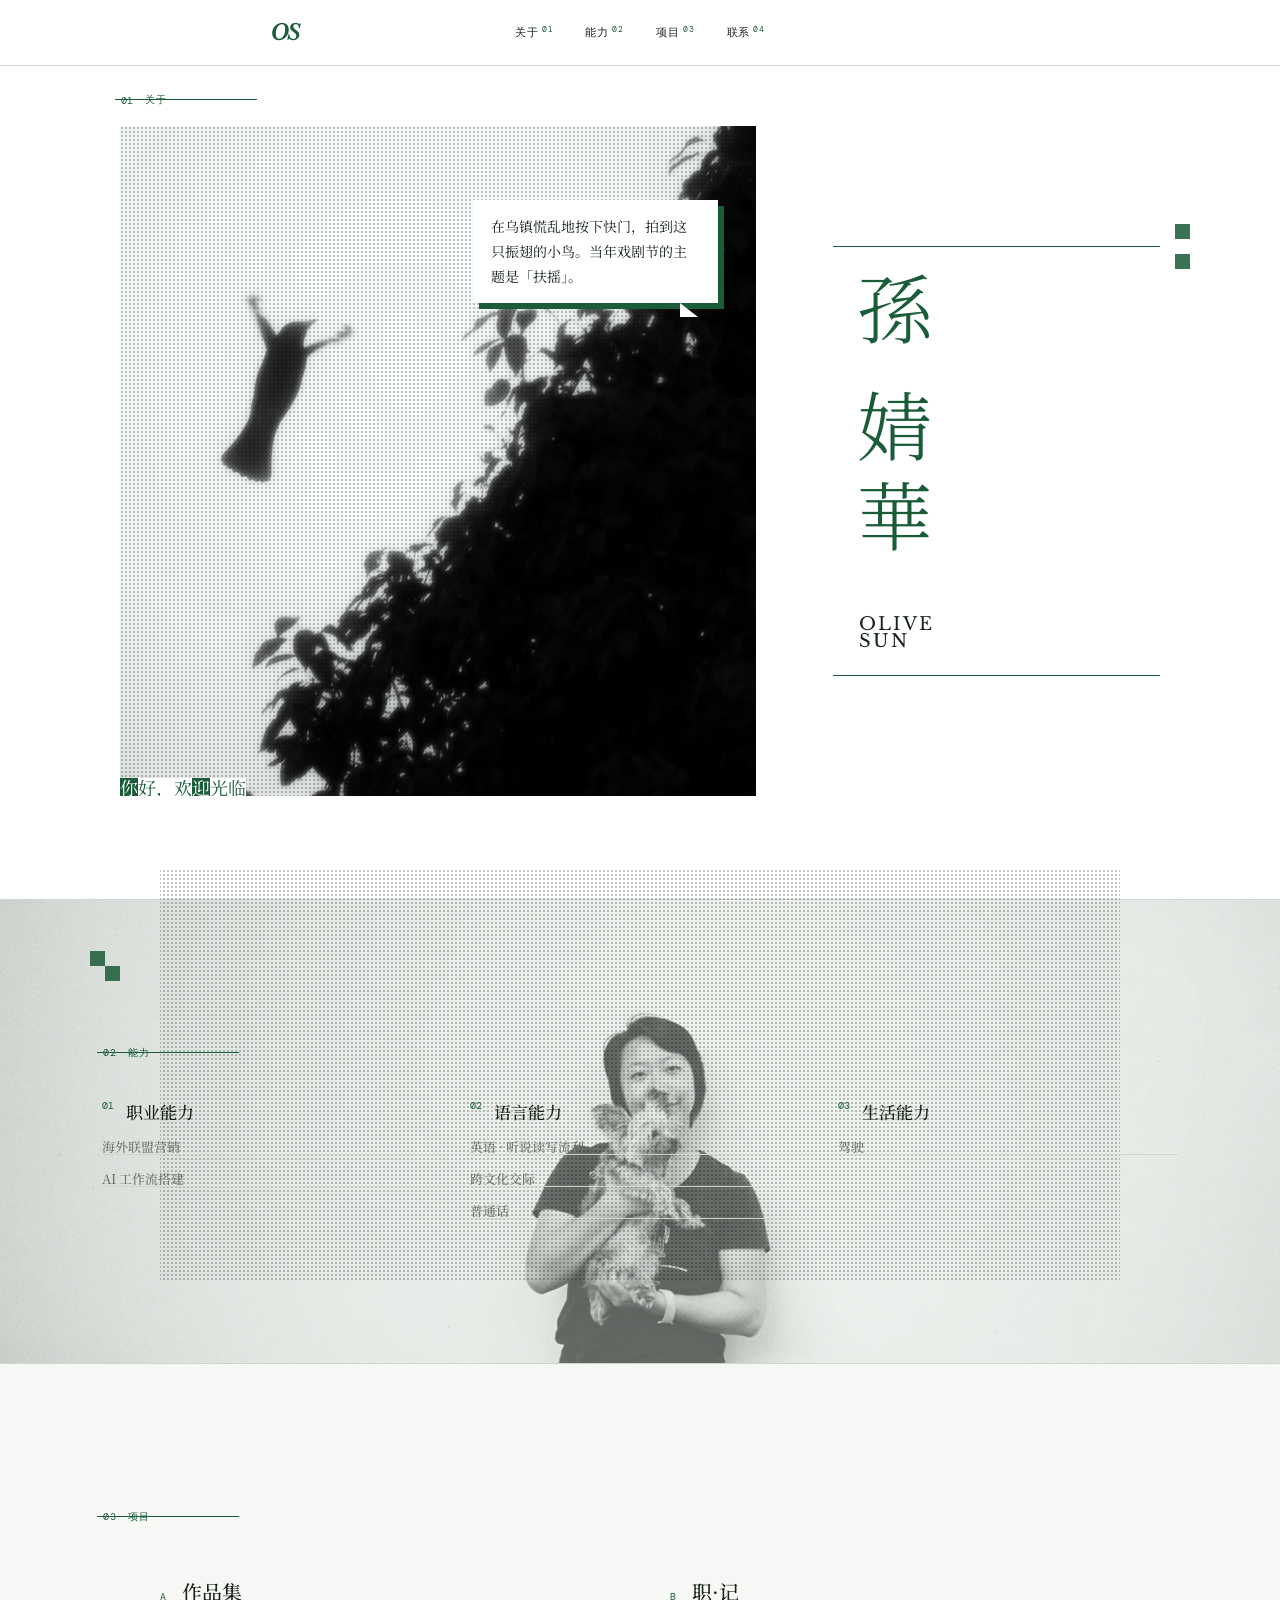
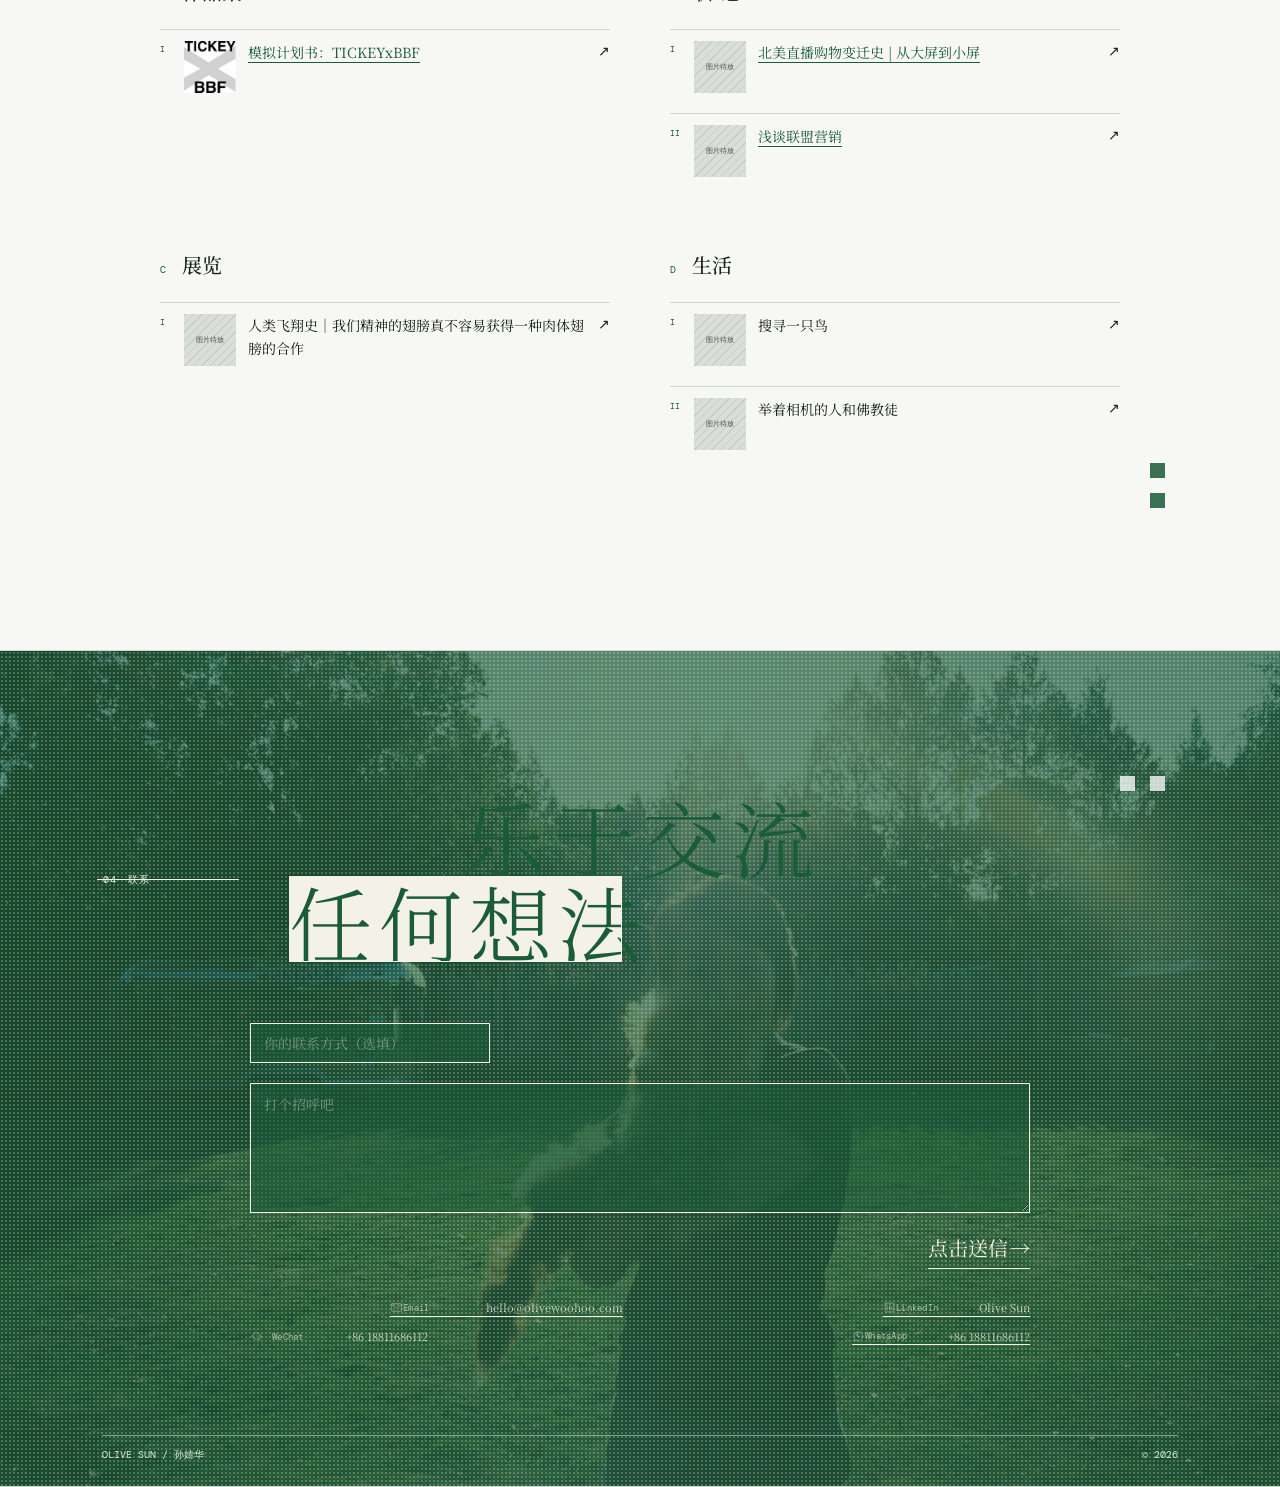
==== commit 604f1760: "删除「Google Ads Search Certification」能力条目 Co-Authored-By: Claude Code <noreply@anthropic.com>" ====
--- a/index.html
+++ b/index.html
@@ -9,7 +9,7 @@
     <meta name="description" content="孙婧华 Olive Sun — 海外联盟营销 · AI 工作流，个人作品集：专题调研、展览、生活与模拟计划书。">
     <meta property="og:title" content="Olive Sun · 孙婧华">
     <meta property="og:description" content="孙婧华 Olive Sun — 海外联盟营销 · AI 工作流，个人作品集：专题调研、展览、生活与模拟计划书。">
-    <script type="module" crossorigin src="/assets/index-4e5b73c1.js"></script>
+    <script type="module" crossorigin src="/assets/index-ff38e4f3.js"></script>
     <link rel="stylesheet" crossorigin href="/assets/index-cae94fdb.css">
     <style>
       *, *::before, *::after { cursor: none !important; }
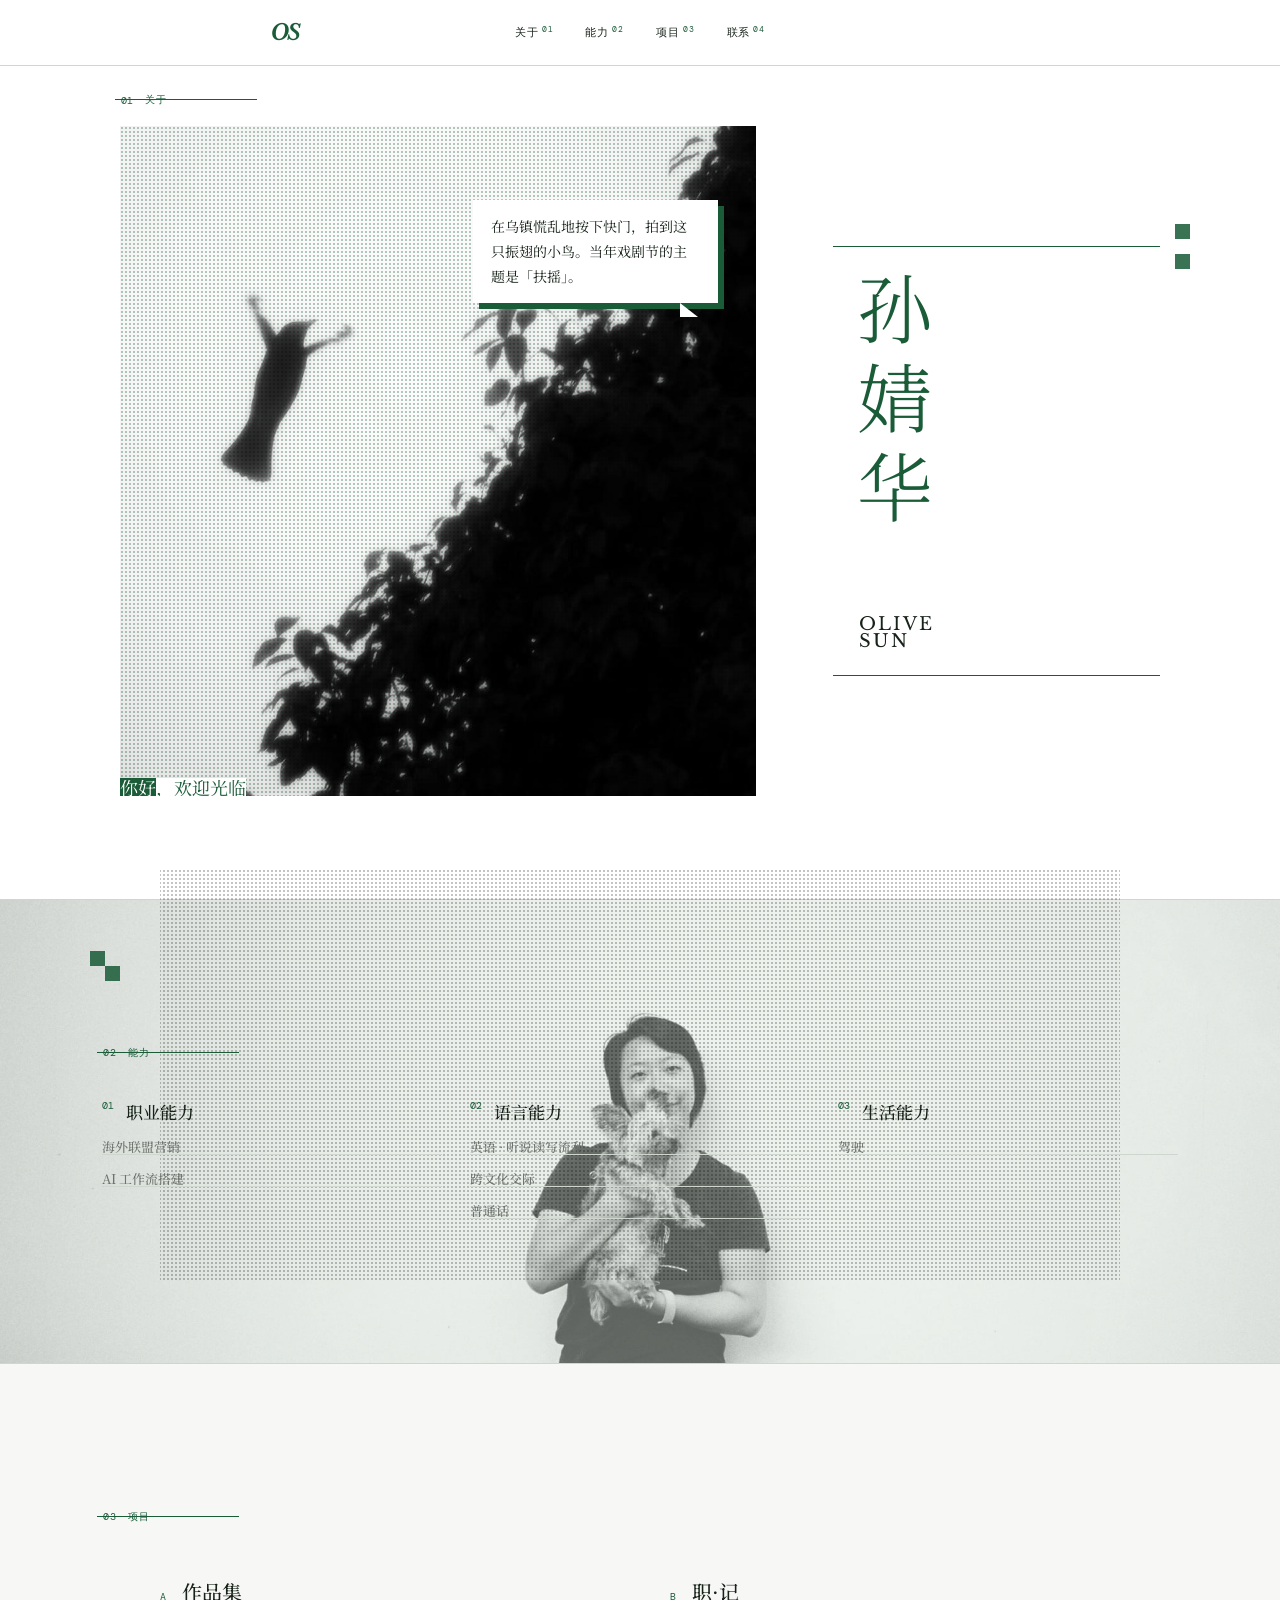
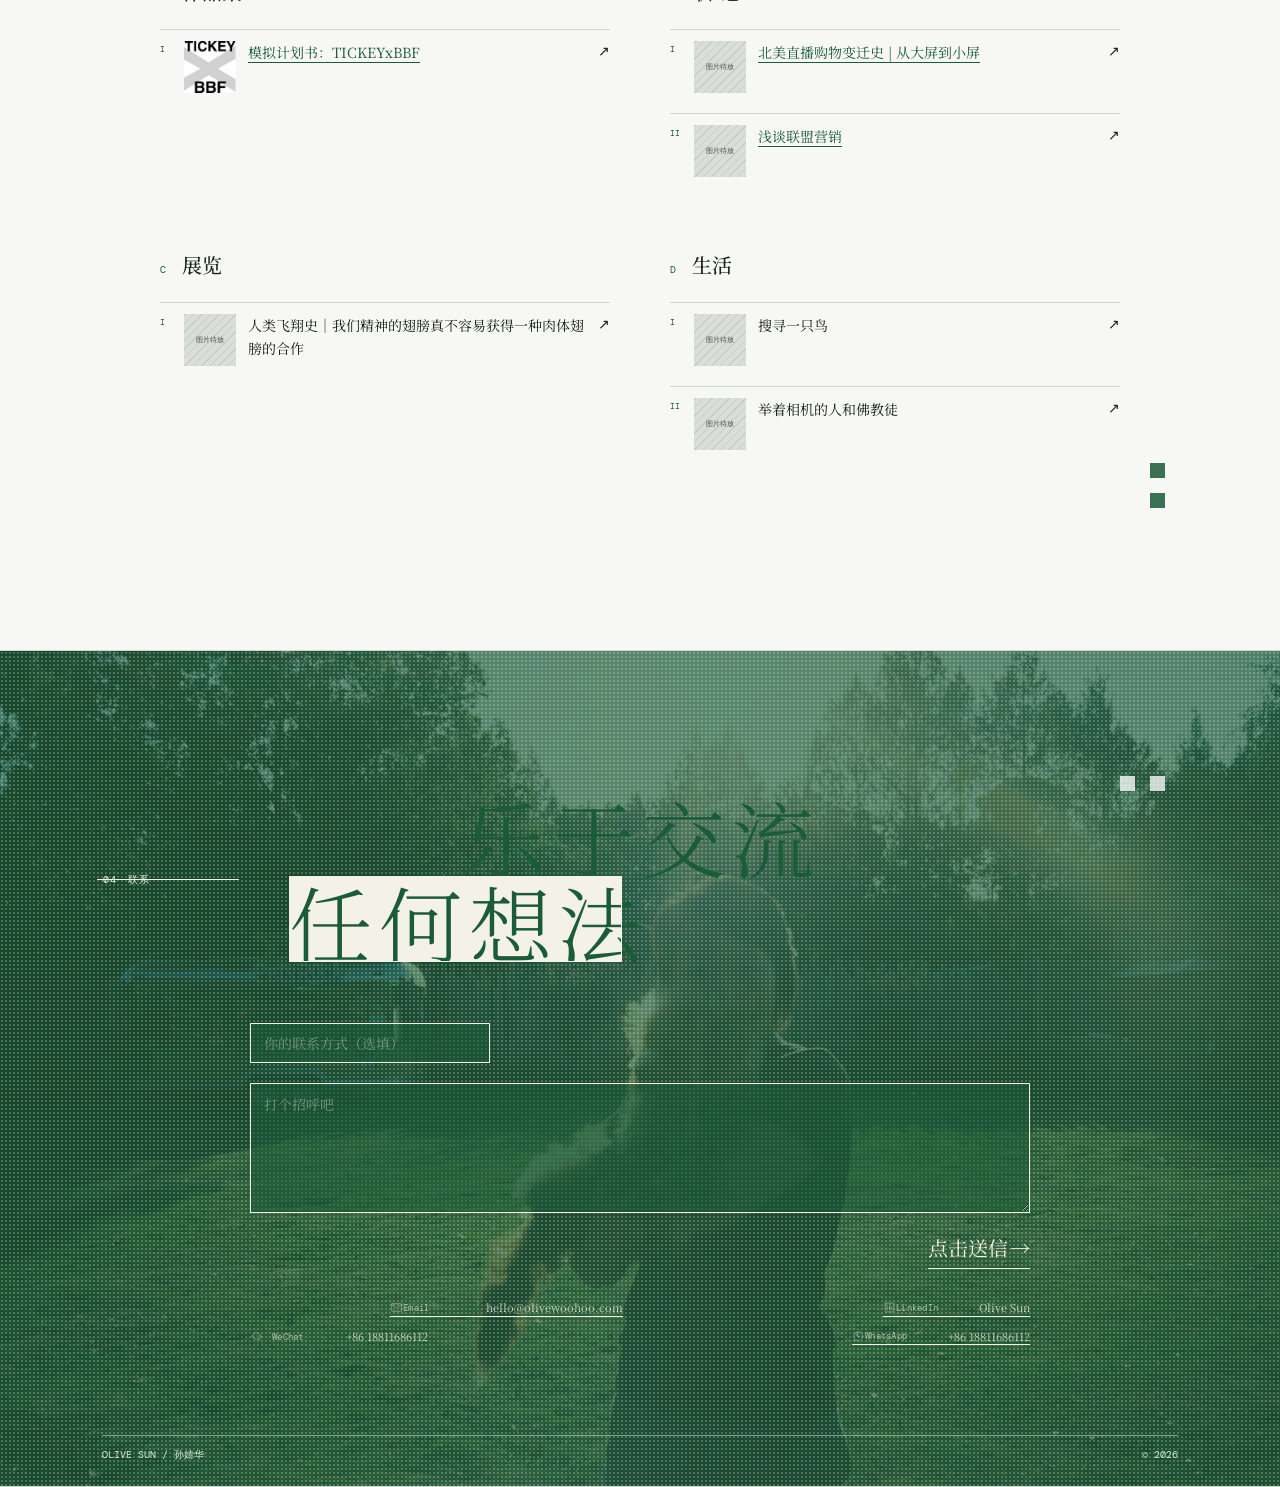
==== commit e9685640: "首页竖排姓名：去窄空格+统一简体，并刷新 bundle 文件名缓存 Co-Authored-By: Claude Code <noreply@anthropic.com>" ====
--- a/index.html
+++ b/index.html
@@ -9,7 +9,7 @@
     <meta name="description" content="孙婧华 Olive Sun — 海外联盟营销 · AI 工作流，个人作品集：专题调研、展览、生活与模拟计划书。">
     <meta property="og:title" content="Olive Sun · 孙婧华">
     <meta property="og:description" content="孙婧华 Olive Sun — 海外联盟营销 · AI 工作流，个人作品集：专题调研、展览、生活与模拟计划书。">
-    <script type="module" crossorigin src="/assets/index-ff38e4f3.js"></script>
+    <script type="module" crossorigin src="/assets/index-7c3a1e9f.js"></script>
     <link rel="stylesheet" crossorigin href="/assets/index-cae94fdb.css">
     <style>
       *, *::before, *::after { cursor: none !important; }
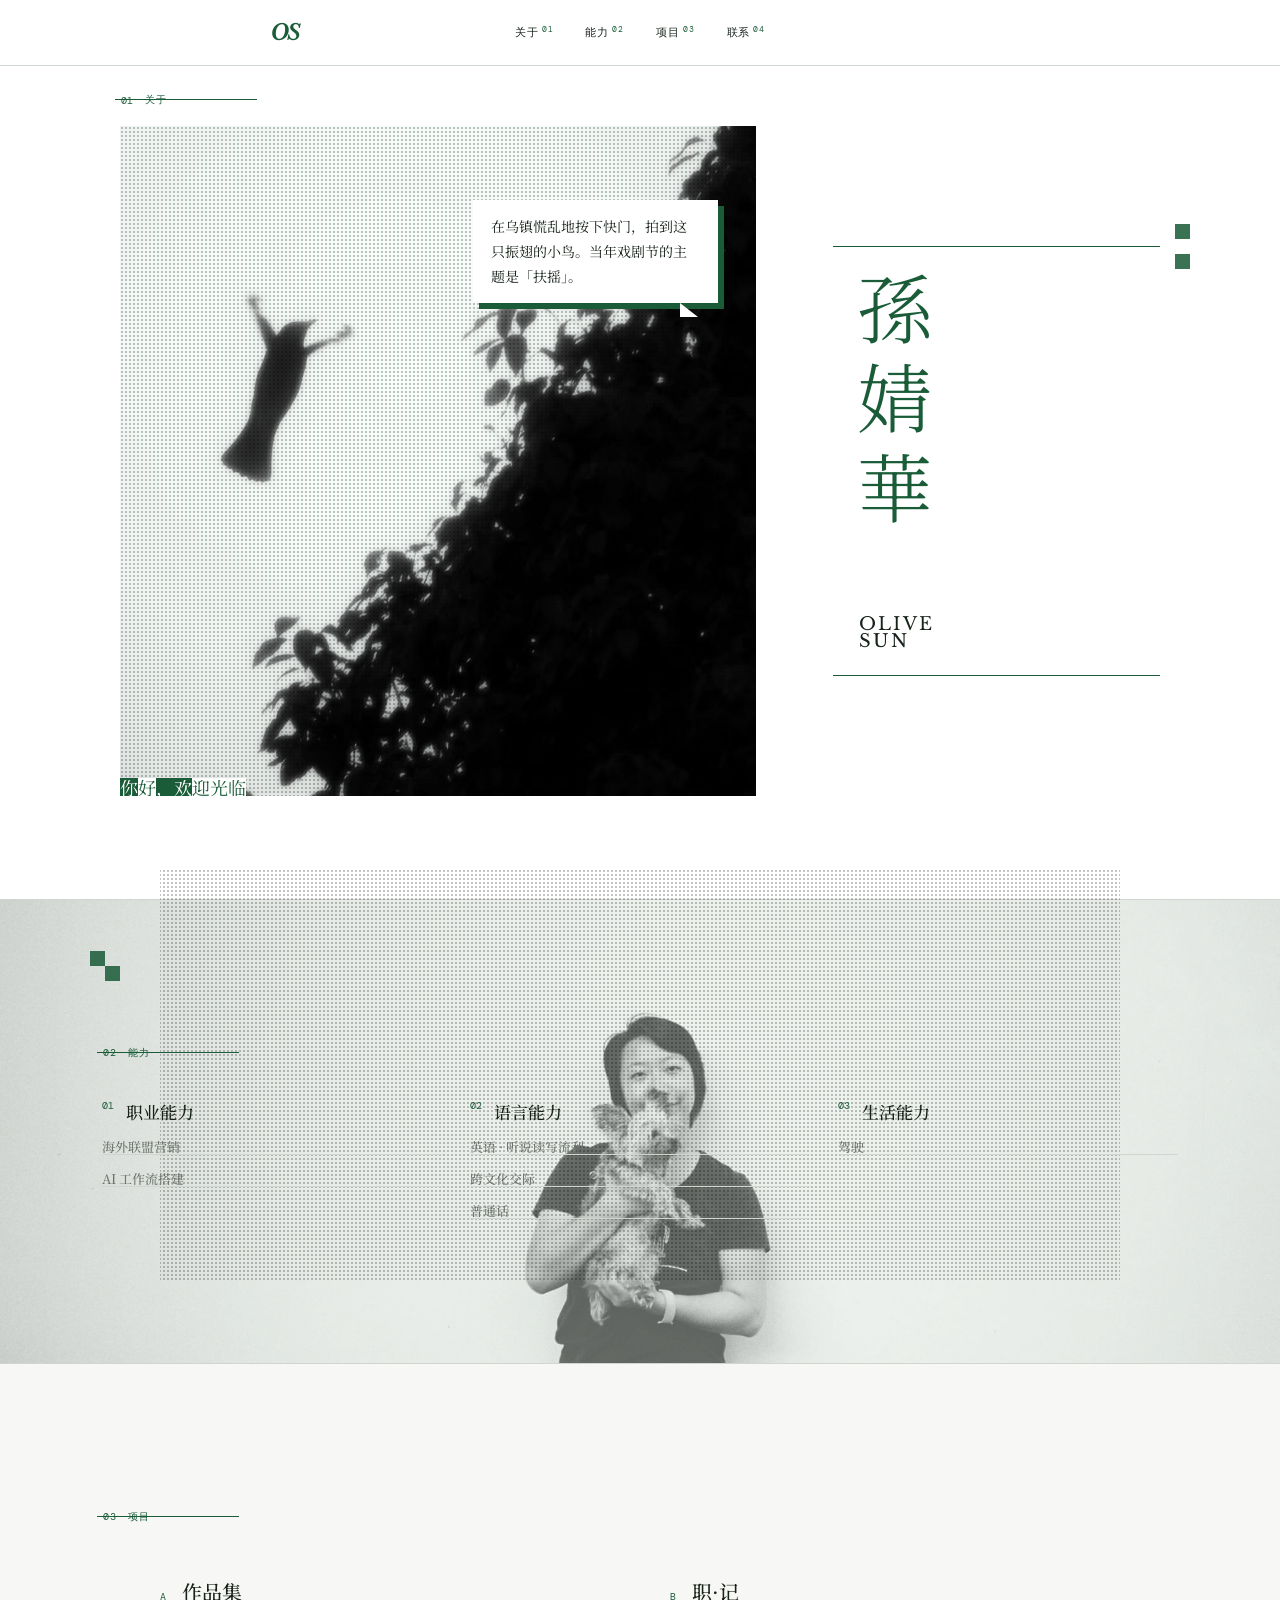
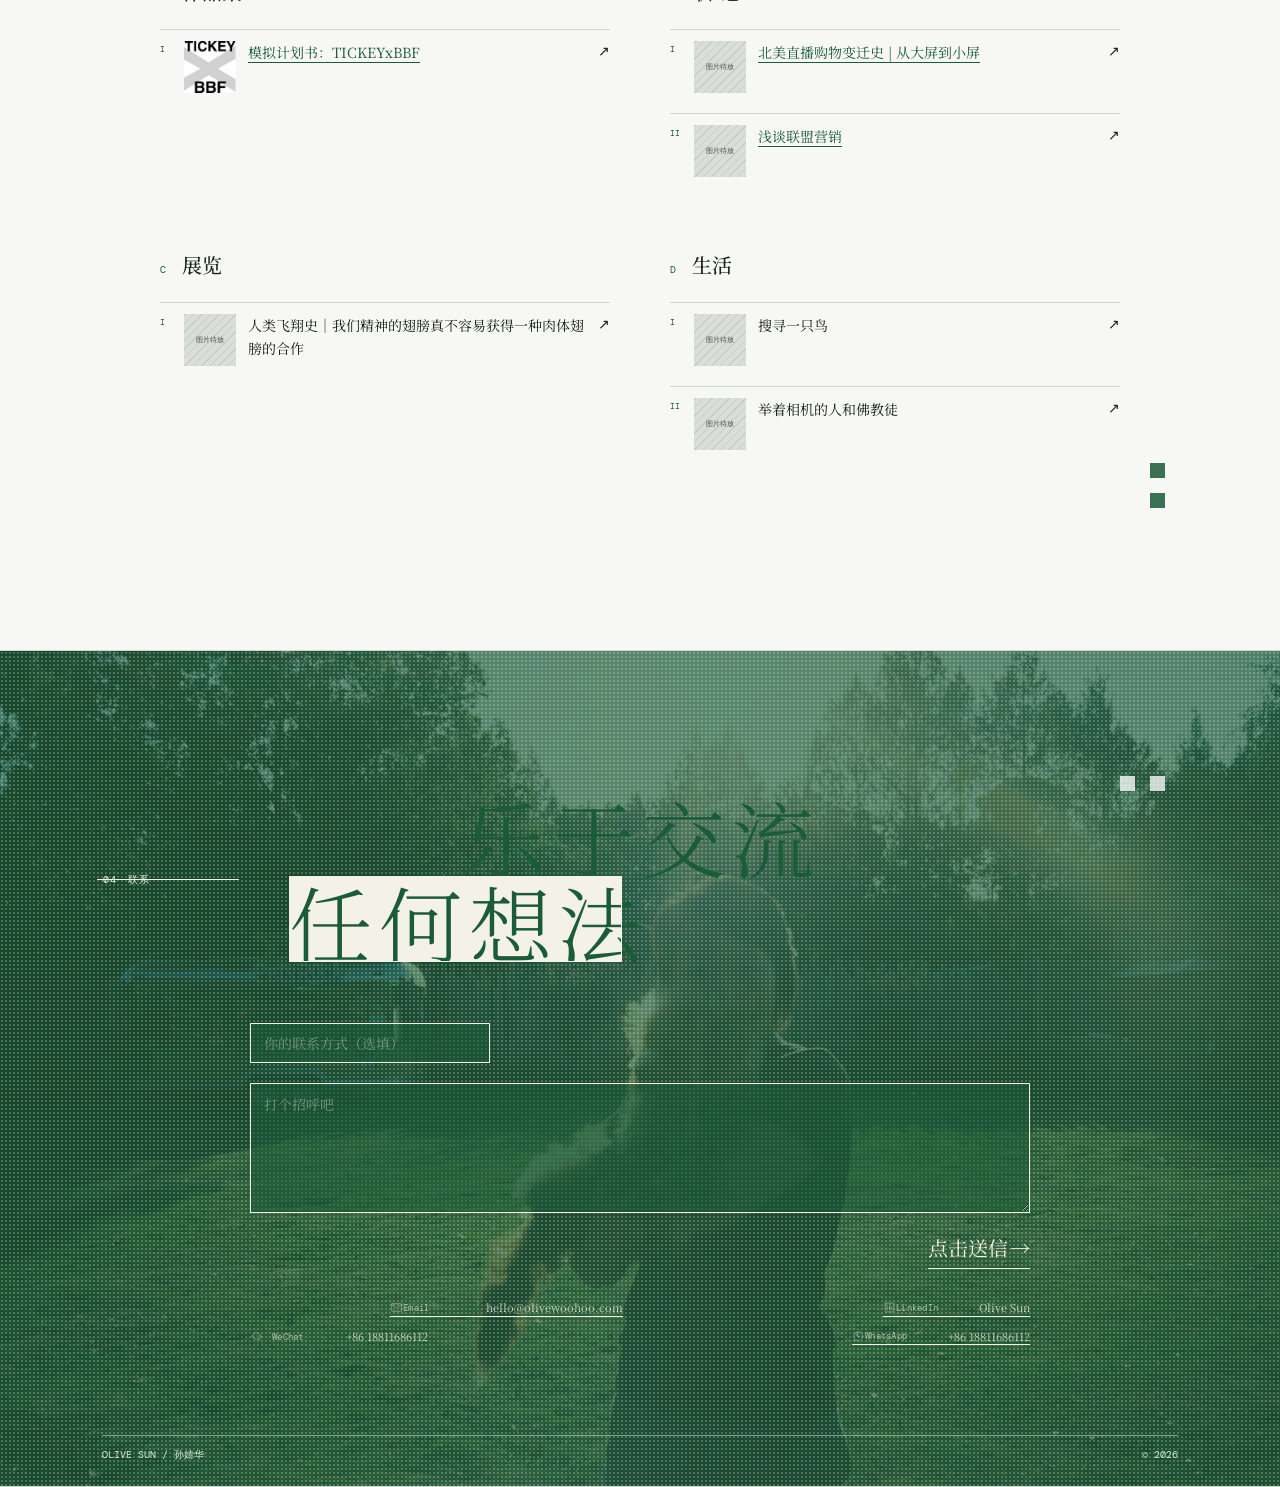
==== commit b3a21d5f: "首页竖排姓名恢复繁体 孫婧華（仅去窄空格，保留繁体） Co-Authored-By: Claude Code <noreply@anthropic.com>" ====
--- a/index.html
+++ b/index.html
@@ -9,7 +9,7 @@
     <meta name="description" content="孙婧华 Olive Sun — 海外联盟营销 · AI 工作流，个人作品集：专题调研、展览、生活与模拟计划书。">
     <meta property="og:title" content="Olive Sun · 孙婧华">
     <meta property="og:description" content="孙婧华 Olive Sun — 海外联盟营销 · AI 工作流，个人作品集：专题调研、展览、生活与模拟计划书。">
-    <script type="module" crossorigin src="/assets/index-7c3a1e9f.js"></script>
+    <script type="module" crossorigin src="/assets/index-9f4b2c6d.js"></script>
     <link rel="stylesheet" crossorigin href="/assets/index-cae94fdb.css">
     <style>
       *, *::before, *::after { cursor: none !important; }
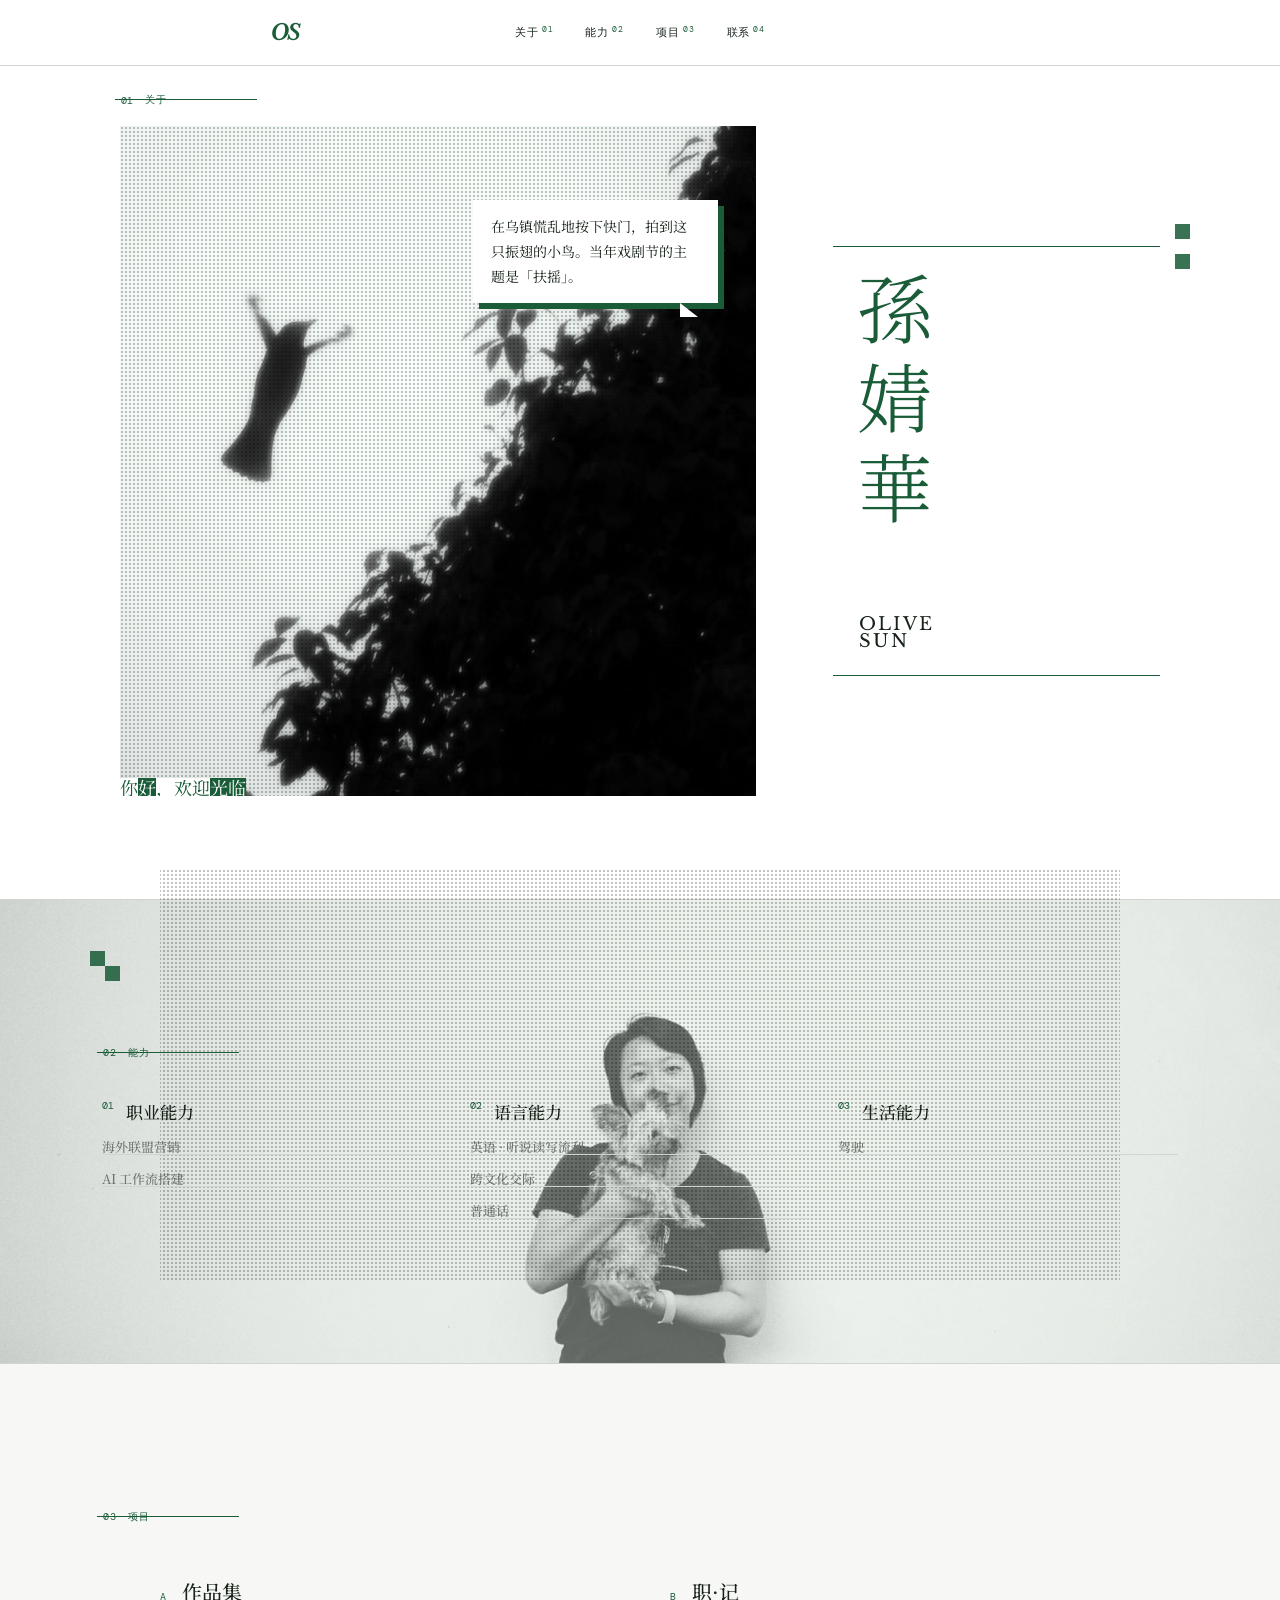
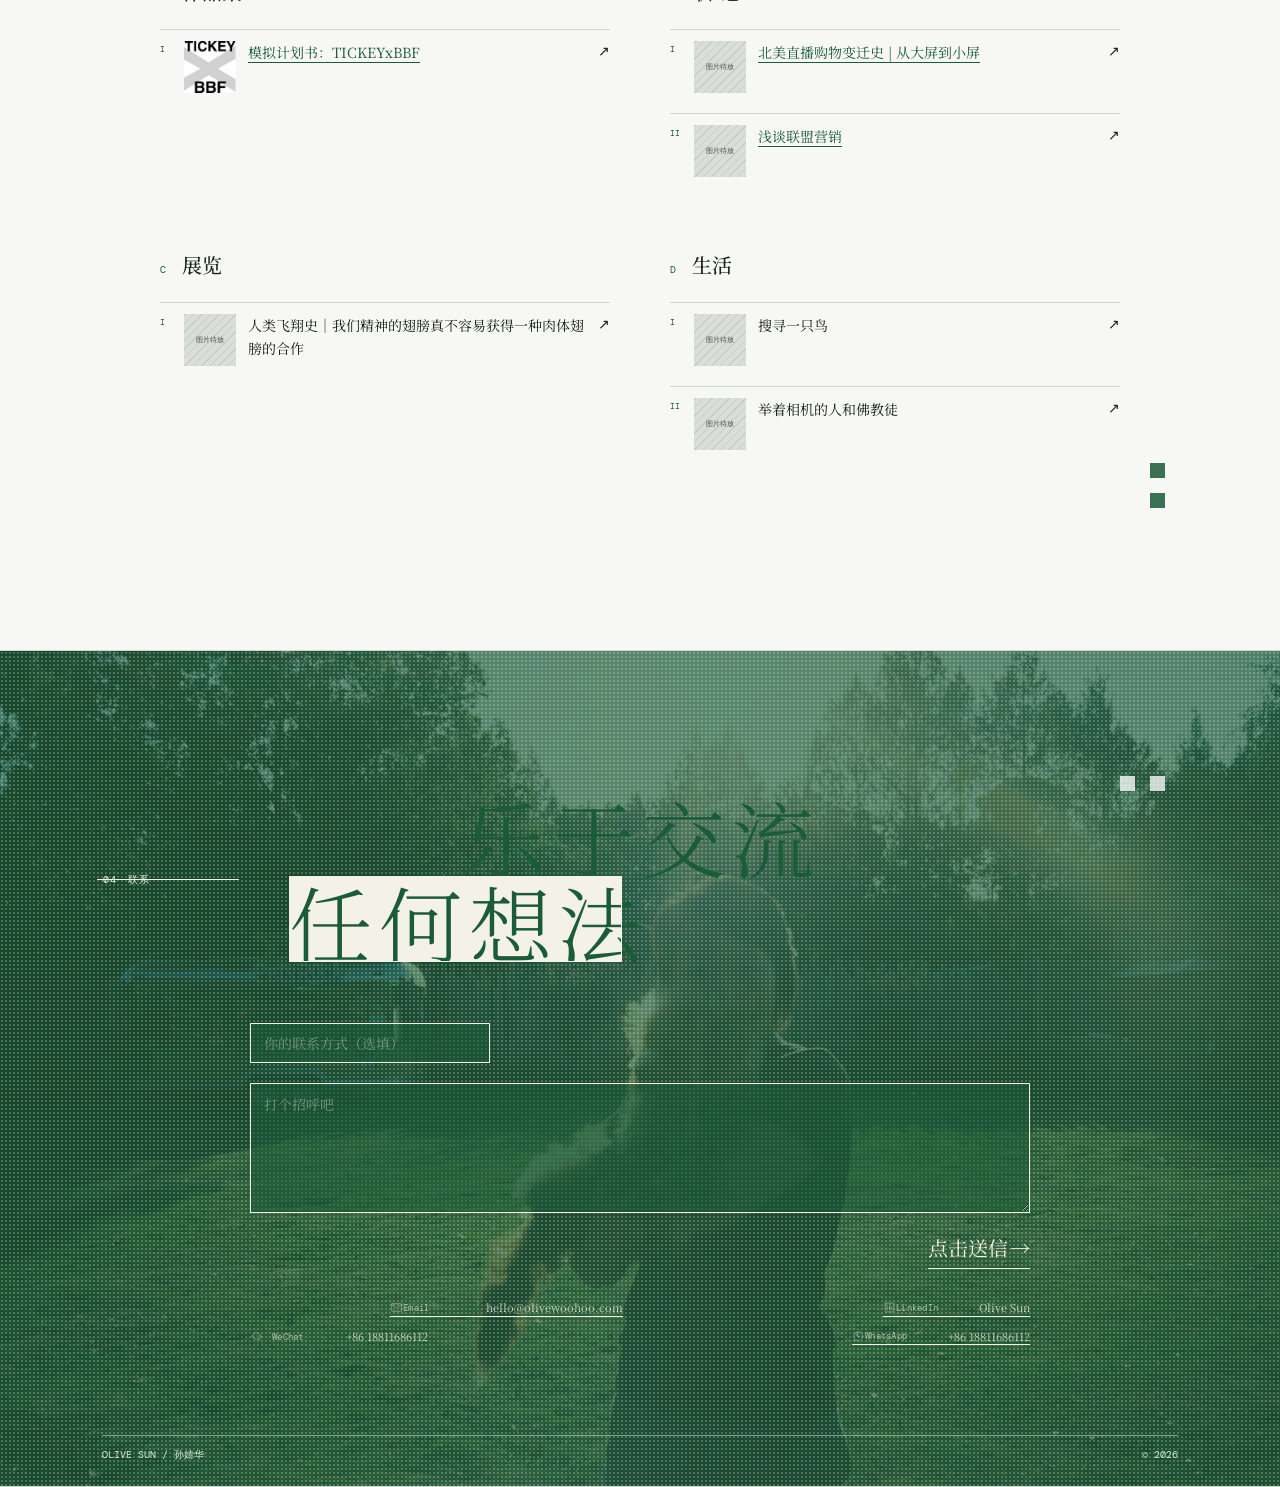
==== commit 5ea0d287: "fix name-zh letter-spacing (font shorthand was resetting it) Co-Authored-By: Claude Code <noreply@an" ====
--- a/index.html
+++ b/index.html
@@ -10,7 +10,7 @@
     <meta property="og:title" content="Olive Sun · 孙婧华">
     <meta property="og:description" content="孙婧华 Olive Sun — 海外联盟营销 · AI 工作流，个人作品集：专题调研、展览、生活与模拟计划书。">
     <script type="module" crossorigin src="/assets/index-9f4b2c6d.js"></script>
-    <link rel="stylesheet" crossorigin href="/assets/index-cae94fdb.css">
+    <link rel="stylesheet" crossorigin href="/assets/index-7c3f9a2e.css">
     <style>
       *, *::before, *::after { cursor: none !important; }
     </style>
--- a/assets/index-7c3f9a2e.css
+++ b/assets/index-7c3f9a2e.css
@@ -0,0 +1,2 @@
+@import "https://fonts.googleapis.com/css2?family=DM+Mono:wght@300;400&family=Libre+Baskerville:ital,wght@0,400;0,700;1,400&family=Noto+Serif+SC:wght@300;400;500;600&display=swap";@layer components;@layer properties{@supports (((-webkit-hyphens:none)) and (not (margin-trim:inline))) or ((-moz-orient:inline) and (not (color:rgb(from red r g b)))){*,:before,:after,::backdrop{--tw-rotate-x:initial;--tw-rotate-y:initial;--tw-rotate-z:initial;--tw-skew-x:initial;--tw-skew-y:initial;--tw-blur:initial;--tw-brightness:initial;--tw-contrast:initial;--tw-grayscale:initial;--tw-hue-rotate:initial;--tw-invert:initial;--tw-opacity:initial;--tw-saturate:initial;--tw-sepia:initial;--tw-drop-shadow:initial;--tw-drop-shadow-color:initial;--tw-drop-shadow-alpha:100%;--tw-drop-shadow-size:initial}}}@layer theme{:root,:host{--font-sans:ui-sans-serif, system-ui, sans-serif, "Apple Color Emoji", "Segoe UI Emoji", "Segoe UI Symbol", "Noto Color Emoji";--font-mono:ui-monospace, SFMono-Regular, Menlo, Monaco, Consolas, "Liberation Mono", "Courier New", monospace;--spacing:.25rem;--default-font-family:var(--font-sans);--default-mono-font-family:var(--font-mono)}}@layer base{*,:after,:before,::backdrop{box-sizing:border-box;border:0 solid;margin:0;padding:0}::file-selector-button{box-sizing:border-box;border:0 solid;margin:0;padding:0}html,:host{-webkit-text-size-adjust:100%;tab-size:4;line-height:1.5;font-family:var(--default-font-family,ui-sans-serif, system-ui, sans-serif, "Apple Color Emoji", "Segoe UI Emoji", "Segoe UI Symbol", "Noto Color Emoji");font-feature-settings:var(--default-font-feature-settings,normal);font-variation-settings:var(--default-font-variation-settings,normal);-webkit-tap-highlight-color:transparent}hr{height:0;color:inherit;border-top-width:1px}abbr:where([title]){-webkit-text-decoration:underline dotted;text-decoration:underline dotted}h1,h2,h3,h4,h5,h6{font-size:inherit;font-weight:inherit}a{color:inherit;-webkit-text-decoration:inherit;-webkit-text-decoration:inherit;-webkit-text-decoration:inherit;-webkit-text-decoration:inherit;text-decoration:inherit}b,strong{font-weight:bolder}code,kbd,samp,pre{font-family:var(--default-mono-font-family,ui-monospace, SFMono-Regular, Menlo, Monaco, Consolas, "Liberation Mono", "Courier New", monospace);font-feature-settings:var(--default-mono-font-feature-settings,normal);font-variation-settings:var(--default-mono-font-variation-settings,normal);font-size:1em}small{font-size:80%}sub,sup{vertical-align:baseline;font-size:75%;line-height:0;position:relative}sub{bottom:-.25em}sup{top:-.5em}table{text-indent:0;border-color:inherit;border-collapse:collapse}:-moz-focusring{outline:auto}progress{vertical-align:baseline}summary{display:list-item}ol,ul,menu{list-style:none}img,svg,video,canvas,audio,iframe,embed,object{vertical-align:middle;display:block}img,video{max-width:100%;height:auto}button,input,select,optgroup,textarea{font:inherit;font-feature-settings:inherit;font-variation-settings:inherit;letter-spacing:inherit;color:inherit;opacity:1;background-color:#0000;border-radius:0}::file-selector-button{font:inherit;font-feature-settings:inherit;font-variation-settings:inherit;letter-spacing:inherit;color:inherit;opacity:1;background-color:#0000;border-radius:0}:where(select:is([multiple],[size])) optgroup{font-weight:bolder}:where(select:is([multiple],[size])) optgroup option{padding-inline-start:20px}::file-selector-button{margin-inline-end:4px}::placeholder{opacity:1}@supports (not ((-webkit-appearance:-apple-pay-button))) or (contain-intrinsic-size:1px){::placeholder{color:currentColor}@supports (color:color-mix(in lab, red, red)){::placeholder{color:color-mix(in oklab, currentcolor 50%, transparent)}}}textarea{resize:vertical}::-webkit-search-decoration{-webkit-appearance:none}::-webkit-date-and-time-value{min-height:1lh;text-align:inherit}::-webkit-datetime-edit{display:inline-flex}::-webkit-datetime-edit-fields-wrapper{padding:0}::-webkit-datetime-edit{padding-block:0}::-webkit-datetime-edit-year-field{padding-block:0}::-webkit-datetime-edit-month-field{padding-block:0}::-webkit-datetime-edit-day-field{padding-block:0}::-webkit-datetime-edit-hour-field{padding-block:0}::-webkit-datetime-edit-minute-field{padding-block:0}::-webkit-datetime-edit-second-field{padding-block:0}::-webkit-datetime-edit-millisecond-field{padding-block:0}::-webkit-datetime-edit-meridiem-field{padding-block:0}::-webkit-calendar-picker-indicator{line-height:1}:-moz-ui-invalid{box-shadow:none}button,input:where([type=button],[type=reset],[type=submit]){appearance:button}::file-selector-button{appearance:button}::-webkit-inner-spin-button{height:auto}::-webkit-outer-spin-button{height:auto}[hidden]:where(:not([hidden=until-found])){display:none!important}}@layer utilities{.fixed{position:fixed}.start{inset-inline-start:var(--spacing)}.end{inset-inline-end:var(--spacing)}.grid{display:grid}.hidden{display:none}.inline{display:inline}.transform{transform:var(--tw-rotate-x,) var(--tw-rotate-y,) var(--tw-rotate-z,) var(--tw-skew-x,) var(--tw-skew-y,)}.filter{filter:var(--tw-blur,) var(--tw-brightness,) var(--tw-contrast,) var(--tw-grayscale,) var(--tw-hue-rotate,) var(--tw-invert,) var(--tw-saturate,) var(--tw-sepia,) var(--tw-drop-shadow,)}}:root{--green:#1a5c38;--ink:#172219;--muted:#6e746d;--rule:#cfd5cf;--paper:#fff;--wash:#f4f6f1}html{scroll-behavior:smooth}body{background:var(--paper);color:var(--ink);margin:0;font-family:Noto Serif SC,serif}button,a{font:inherit}button{cursor:pointer}::selection{background:var(--green);color:#fff}.site{overflow:hidden}.site-header{border-bottom:1px solid var(--rule);z-index:10;-webkit-backdrop-filter:blur(8px);backdrop-filter:blur(8px);background:#fffffff0;grid-template-columns:1fr auto 1fr;align-items:center;height:66px;padding:0 4.2vw;display:grid;position:sticky;top:0}.monogram{color:var(--green);letter-spacing:-.08em;background:0 0;border:0;padding:0;font:italic 700 22px Libre Baskerville,serif}nav{gap:clamp(14px,2.5vw,36px);display:flex}nav button,.language button{letter-spacing:.08em;color:var(--ink);background:0 0;border:0;padding:6px 0;font:11px DM Mono,monospace}nav sup{color:var(--green);padding-left:3px;font-size:8px}nav button:hover,.language .active{color:var(--green);text-underline-offset:5px;text-decoration:underline}.language{color:var(--rule);justify-self:end;align-items:center;gap:7px;font:11px DM Mono,monospace;display:flex}.hero{border-bottom:1px solid var(--rule);grid-template-columns:minmax(78px,14vw) 1fr;min-height:calc(100svh - 66px);display:grid;position:relative}.hero-side-name{color:var(--green);border-right:1px solid var(--rule);letter-spacing:.15em;flex-direction:column;align-items:center;padding-top:clamp(42px,8vw,105px);font-size:clamp(44px,7.5vw,112px);font-weight:300;line-height:1.05;display:flex}.hero-side-name small{writing-mode:vertical-rl;letter-spacing:.16em;color:var(--green);margin-top:28px;font:10px DM Mono,monospace}.hero-content{z-index:1;width:100%;max-width:1120px;margin:auto;padding:clamp(38px,8vw,108px) 7vw 50px}.eyebrow,.section-index{letter-spacing:.1em;color:var(--green);font:11px DM Mono,monospace}.eyebrow span{color:var(--ink);padding:0 11px}.hero-grid{grid-template-columns:minmax(190px,.75fr) 1.4fr;align-items:center;gap:clamp(38px,7vw,105px);margin-top:clamp(38px,8vw,96px);display:grid}.portrait-void{aspect-ratio:3/4;color:#fff;box-shadow:14px 14px 0 var(--green);background:#1e211e;position:relative;overflow:hidden}.portrait-void:after{content:"";opacity:.7;border:1px solid #fff;position:absolute;inset:15% 19%}.photo-grain{filter:grayscale();background:repeating-linear-gradient(95deg,#0000 0 7px,#ffffff1c 8px 9px),radial-gradient(circle at 55% 42%,#6d706b 0 12%,#0000 12.5%),linear-gradient(155deg,#151815,#50554e);position:absolute;inset:0}.portrait-void p{z-index:2;letter-spacing:.08em;font:9px/1.45 DM Mono,monospace;position:absolute;bottom:10px;left:12px}.portrait-void span{z-index:2;font:11px DM Mono,monospace;position:absolute;top:8px;right:10px}.fenced-title{padding:16px 24px;display:inline-block;position:relative}.fenced-title:before{content:"";border:1px solid var(--green);position:absolute;inset:0}.fenced-title i{background:var(--green);width:7px;height:7px;position:absolute}.fenced-title i:first-of-type{top:-4px;left:-4px}.fenced-title i:nth-of-type(2){top:-4px;right:-4px}.fenced-title i:nth-of-type(3){bottom:-4px;left:-4px}.fenced-title i:nth-of-type(4){bottom:-4px;right:-4px}.hero-title h1,.section-heading h2{white-space:pre-line;letter-spacing:.03em;margin:0;font:300 clamp(37px,5vw,72px)/1.22 Noto Serif SC,serif}.en .hero-title h1,.en .section-heading h2{font-family:Libre Baskerville,serif;font-size:clamp(30px,4.4vw,61px);font-style:italic}.role{border-left:2px solid var(--green);max-width:360px;margin:30px 0 20px;padding-left:14px;font-size:14px;line-height:2}.text-link{border:0;border-bottom:1px solid var(--green);color:var(--green);background:0 0;padding:3px 0;font-size:13px}.text-link span{padding-left:18px}.hero-margin-note{writing-mode:vertical-rl;color:var(--muted);letter-spacing:.1em;font:9px DM Mono,monospace;position:absolute;top:45%;right:18px}.page-number{color:var(--green);font:15px/1 DM Mono,monospace;position:absolute;bottom:28px;right:4.2vw}.page-number small{font-size:7px}.float-squares b{width:var(--s);height:var(--s);background:var(--c,var(--green));transform:rotate(var(--r));opacity:.85;display:block;position:absolute}.float-squares b:first-child{--s:18px;--r:11deg;top:11%;right:10%}.float-squares b:nth-child(2){--s:31px;--r:-7deg;top:44%;right:3%}.float-squares b:nth-child(3){--s:11px;--r:24deg;bottom:14%;left:17%}.float-squares b:nth-child(4){--s:23px;--r:-16deg;--c:#77a48a;bottom:8%;right:32%}.float-squares b:nth-child(5){--s:8px;--r:8deg;--c:var(--ink);top:25%;left:4%}.float-squares{pointer-events:none;position:absolute;inset:0}.editorial-section,.contact-section{border-bottom:1px solid var(--rule);padding:clamp(74px,11vw,154px) 8vw;position:relative}.about-section{background:var(--wash)}.section-heading{z-index:1;grid-template-columns:18% 1fr;align-items:start;gap:30px;max-width:1200px;margin:0 auto clamp(60px,8vw,100px);display:grid;position:relative}.section-index{border-top:1px solid var(--green);justify-content:space-between;padding-top:9px;display:flex}.section-index em{font-style:normal}.about-layout{z-index:1;grid-template-columns:160px minmax(0,1fr) 40px;gap:clamp(28px,7vw,90px);max-width:960px;margin:auto;display:grid;position:relative}.about-stamp{border-top:1px solid var(--green);color:var(--green);padding-top:10px}.about-stamp span{font-size:50px;font-weight:300}.about-stamp p{margin-top:18px;font:9px/1.6 DM Mono,monospace}.prose p{margin:0 0 27px;padding-left:30px;font-size:15px;line-height:2.1;position:relative}.prose p b{color:var(--green);font:9px DM Mono,monospace;position:absolute;top:7px;left:0}.prose .lead{font-size:22px;line-height:1.7}.vertical-note{writing-mode:vertical-rl;letter-spacing:.2em;color:var(--green);font-size:12px}.skills-section{background:#fff}.skills-list{z-index:1;max-width:960px;margin:auto;position:relative}.skill-group{border-top:1px solid var(--green);grid-template-columns:180px 1fr;padding:18px 0 44px;display:grid}.skill-group-heading{gap:12px;display:flex}.skill-group-heading span{color:var(--green);font:10px DM Mono,monospace}.skill-group h3{margin:0;font-size:17px;font-weight:500}.table-head{color:var(--muted);letter-spacing:.08em;grid-template-columns:1fr 1.25fr;gap:20px;padding-bottom:11px;font:9px DM Mono,monospace;display:grid}.skill-card{border-top:1px solid var(--rule);outline:none;height:62px}.skill-card:last-child{border-bottom:1px solid var(--rule)}.skill-card-inner{width:100%;height:100%;position:relative}.skill-card-face{justify-content:space-between;align-items:center;gap:20px;padding:0 2px;font-size:14px;transition:opacity .3s,transform .3s;display:flex;position:absolute;inset:0}.skill-card-face strong{font-weight:500}.skill-card-face span{color:var(--muted);font:9px DM Mono,monospace}.skill-card-back{opacity:0;color:var(--green);background:#f5f8f4;padding:0 12px;transform:translateY(6px)}.projects-section{background:#f7f7f5}.projects-grid{z-index:1;grid-template-columns:1fr 1fr;gap:0 60px;max-width:960px;margin:auto;display:grid;position:relative}.project-group{border-top:1px solid var(--ink);padding:14px 0 39px}.project-group header{align-items:baseline;gap:16px;display:flex}.project-group header span{color:var(--green);font:10px DM Mono,monospace}.project-group h3{margin:0;font-size:20px;font-weight:500}.project-group ol{margin:22px 0 0;padding:0;list-style:none}.project-group li{border-top:1px solid var(--rule);min-height:84px;padding:11px 25px 11px 88px;font-size:14px;line-height:1.65;transition:color .2s,padding-left .2s;position:relative}.project-group li:hover{color:var(--green);padding-left:94px}.project-group li p{margin:0}.project-group li small{color:var(--green);font:8px DM Mono,monospace;position:absolute;top:14px;left:0}.project-group li b{font:400 14px DM Mono,monospace;position:absolute;top:12px;right:0}.project-thumb{background:#d9ded9;width:52px;height:52px;margin:0;position:absolute;top:11px;left:24px;overflow:hidden}.project-thumb div{filter:grayscale();background:repeating-linear-gradient(-45deg,#1a5c381f 0 1px,#0000 1px 6px);place-items:center;width:100%;height:100%;display:grid}.project-thumb span{color:var(--green);letter-spacing:.03em;font:7px DM Mono,monospace}.contact-section{background:var(--green);color:#fff}.contact-section .section-index{color:#d7e6dc;border-color:#d7e6dc}.contact-section .float-squares b{--c:#fff}.contact-layout{z-index:1;justify-content:space-between;align-items:end;gap:40px;max-width:780px;margin:0 auto;display:flex;position:relative}.contact-layout p{color:#d7e6dc;max-width:400px;font-size:15px;line-height:2}.contact-layout a{color:#fff;white-space:nowrap;border-bottom:1px solid #fff;padding-bottom:5px;font-size:20px;text-decoration:none}.contact-layout a span{padding-left:4px}.contact-foot{color:#d7e6dc;border-top:1px solid #ffffff73;justify-content:space-between;max-width:1200px;margin:90px auto 0;padding-top:12px;font:10px DM Mono,monospace;display:flex}footer{letter-spacing:.04em;color:var(--muted);justify-content:space-between;padding:18px 4.2vw;font:10px DM Mono,monospace;display:flex}@media (width<=760px){.site-header{grid-template-columns:auto 1fr;gap:14px;padding:0 18px}.site-header nav{-webkit-overflow-scrolling:touch;scrollbar-width:none;gap:14px;display:flex;overflow-x:auto}.site-header nav::-webkit-scrollbar{display:none}.site-header nav button{white-space:nowrap;flex:none}.hero{grid-template-columns:67px 1fr}.hero-side-name{padding-top:42px;font-size:42px}.hero-content{padding:38px 30px 50px}.hero-grid{grid-template-columns:1fr;gap:46px}.portrait-void{width:min(50vw,220px)}.hero-title{padding:13px 16px}.hero-margin-note{display:none}.section-heading{grid-template-columns:1fr;gap:18px;margin-bottom:58px}.section-index{max-width:210px}.about-layout{grid-template-columns:1fr;gap:27px}.vertical-note{writing-mode:initial}.about-stamp{align-items:center;gap:18px;display:flex}.about-stamp p{margin:0}.skill-group{grid-template-columns:1fr;gap:22px}.table-head,.table-row{grid-template-columns:1fr 1fr;gap:14px}.projects-grid{grid-template-columns:1fr}.contact-layout{display:block}.contact-layout a{margin-top:22px;display:inline-block}.editorial-section,.contact-section{padding:74px 26px}footer{gap:20px;padding:18px 20px;font-size:8px}}.hero{background:var(--paper);display:block}.hero-content{max-width:1220px;padding:clamp(38px,6vw,82px) 7vw 50px}.hero-grid{grid-template-columns:minmax(290px,1.25fr) .75fr;gap:clamp(34px,6vw,88px);margin-top:clamp(30px,5vw,60px)}.hero-photo{background:var(--wash);filter:grayscale()contrast(1.05);background-position:50%;background-size:cover;min-height:clamp(430px,62vw,670px);position:relative;overflow:hidden}.hero-photo:after{content:"";z-index:1;opacity:.32;background-image:radial-gradient(var(--green) .8px,transparent .9px);mix-blend-mode:multiply;background-size:4px 4px;position:absolute;inset:0}.hero-photo>span{z-index:2;color:#fff;font:10px DM Mono,monospace;position:absolute;top:10px;right:12px}.hero-meta{align-items:center;gap:28px;display:flex}.hero-meta .eyebrow,.hero-meta .home-section-index{margin:0}.hero-content{padding-top:22px}.hero-grid{margin-top:14px}.speech-bubble{z-index:3;max-width:245px;color:var(--ink);box-shadow:6px 6px 0 var(--green);background:#fff;margin:0;padding:14px 18px;font-size:14px;line-height:1.8;position:absolute;top:11%;right:6%}.speech-bubble:after{content:"";border:0 solid #0000;border-top-width:14px;border-left:18px solid #fff;position:absolute;bottom:-14px;right:20px}.speech-bubble-right-bottom{top:auto;bottom:9%}.speech-bubble-left{top:50%;left:6%;right:auto;transform:translateY(-50%)}.speech-bubble-left:after{left:20px;right:auto}.hero-introduction{margin:0 0 20px;font-size:16px;line-height:2}.float-squares b:nth-child(4){--c:#77a48a}.skills-section:before{content:"";filter:grayscale()contrast(1.12);background-position:50%;background-size:cover;width:min(100%,960px);height:clamp(220px,36vw,410px);margin:-30px auto 70px;display:block}.table-head{display:block}.skill-card-face{justify-content:flex-start}.skill-card-face span{display:none}.contact-layout{display:block}.contact-layout form{gap:20px;display:grid}.contact-layout textarea{color:#fff;resize:vertical;background:0 0;border:1px solid #ffffffa6;outline:0;min-height:130px;padding:8px 13px;font:14px/1.8 Noto Serif SC,serif}.contact-layout textarea:focus{border-color:#fff}.contact-layout a{justify-self:end}@media (width<=760px){.hero{display:block}.hero-grid{grid-template-columns:1fr;gap:46px}.hero-photo{min-height:460px}.hero-content{padding:38px 30px 50px}.speech-bubble{max-width:180px;box-shadow:3px 3px 0 var(--green);padding:8px 12px;font-size:11px;line-height:1.55}.speech-bubble:after{border-width:8px 0 0 11px;bottom:-8px;right:14px}.speech-bubble-left:after{left:14px;right:auto}}.float-squares b{opacity:.85;--s:15px!important;--r:0deg!important}.float-squares b:nth-child(4){box-shadow:0 -15px 0 var(--green),15px -15px 0 var(--green);bottom:8%;right:27%;--c:var(--green)!important}.float-squares b:nth-child(5){top:25%;left:4%;--c:var(--green)!important}.hero-grid{grid-template-columns:minmax(300px,1.32fr) .68fr;align-items:stretch}.hero-photo{filter:none;background-image:none}.hero-photo-image{z-index:0;object-fit:cover;object-position:center;opacity:0;filter:grayscale()contrast(1.05);width:100%;height:100%;position:absolute;inset:0}.hero-photo-image.active{opacity:1}.hero-photo-image-bottom{object-position:center bottom}.speech-bubble{white-space:pre-line}.slide-dots{display:none}.carousel-greeting{z-index:3;gap:0;display:flex;position:absolute;bottom:0;left:0}.carousel-greeting span{background:var(--paper);width:1em;height:1em;color:var(--green);place-items:center;font:18px/1 Noto Serif SC,serif;transition:background .28s,color .28s;display:grid}.carousel-greeting span.active{background:var(--green);color:var(--paper)}.name-panel{align-items:center;min-height:100%;display:flex}.name-display{border-top:1px solid var(--green);border-bottom:1px solid var(--green);cursor:default;outline:0;width:100%;min-height:430px;padding:24px;position:relative}.name-zh{writing-mode:vertical-rl;height:310px;color:var(--green);font:300 clamp(50px,5.9vw,80px)/1 Noto Serif SC,serif;letter-spacing:.17em}.name-en{color:var(--ink);letter-spacing:.13em;font:400 18px/.95 Libre Baskerville,serif;position:absolute;bottom:25px;left:26px}.name-bio{z-index:3;color:var(--paper);background:var(--green);opacity:0;pointer-events:none;flex-direction:column;justify-content:center;gap:13px;padding:27px;transition:opacity .28s;display:flex;position:absolute;inset:0}.name-display.revealed .name-bio{opacity:1;pointer-events:auto}.name-display.revealed .name-zh,.name-display.revealed .name-en{opacity:0}@media (hover:hover){.name-display:hover .name-bio{opacity:1;pointer-events:auto}.name-display:hover .name-zh,.name-display:hover .name-en{opacity:0}}.name-bio p{margin:0;font-size:13px;line-height:1.95}.en .name-bio p{font-family:Libre Baskerville,serif;font-size:12px;line-height:1.75}@media (width<=760px){.hero-grid{grid-template-columns:1fr}.name-display{min-height:310px}.name-zh{height:195px;font-size:44px}.name-en{bottom:20px}.name-panel{min-height:310px}}.float-squares b:first-child{box-shadow:15px 15px 0 var(--green);top:12%;right:9%}.float-squares b:nth-child(2){box-shadow:15px 0 0 var(--green),0 15px 0 var(--green);top:43%;right:3%}.float-squares b:nth-child(3){box-shadow:15px 15px 0 var(--green);bottom:15%;left:15%}.float-squares b:nth-child(4){box-shadow:15px 0 0 var(--green),30px 0 0 var(--green);bottom:8%;right:27%}.float-squares b:nth-child(5){box-shadow:15px -15px 0 var(--green),30px 0 0 var(--green);top:25%;left:4%}.name-bio{width:100%;padding:0;display:block;inset:0;overflow:hidden}.name-zh,.name-en{transition:opacity .2s}.bio-rectangle{display:none}.name-bio p{z-index:2;text-indent:2em;text-align:left;width:100%;margin:0;position:relative}.name-bio p:before{content:"";z-index:3;background:var(--paper);width:2em;height:1em;position:absolute;top:.45em;left:0}.skills-section .section-heading,.projects-section .section-heading{grid-template-columns:1fr;margin-bottom:34px}.skills-section .section-index,.projects-section .section-index{max-width:210px}.skills-list{grid-template-columns:repeat(3,minmax(0,1fr));gap:28px;max-width:1120px;display:grid}.skill-group{padding:15px 0 0;display:block}.skill-group-heading{margin-bottom:22px}.skill-card{height:74px}.skill-card-face{font-size:15px}.contact-section{background:var(--green);overflow:hidden}.contact-photo-layer{z-index:0;object-fit:cover;object-position:center;opacity:.28;width:100%;height:100%;position:absolute;inset:0}.contact-section:before{content:"";z-index:1;opacity:.23;background-image:radial-gradient(#f4f1e8 .8px,#0000 .9px);background-size:4px 4px;position:absolute;inset:0}.contact-section .section-heading{z-index:2;grid-template-columns:1fr;gap:35px;margin-bottom:55px}.contact-section .section-index{max-width:210px}.contact-section .fenced-title{background:#f4f1e8;padding:0}.contact-section .fenced-title:before{border-color:#f4f1e8}.contact-section .fenced-title i{background:#f4f1e8}.contact-section .section-heading h2{color:var(--green);letter-spacing:.08em;margin:-.14em -.08em -.12em;font-size:clamp(40px,6.5vw,93px);line-height:1.1}.contact-layout textarea{background:#1a5c388a;border-color:#f4f1e8}.contact-layout textarea::placeholder{color:#f4f1e866}.contact-layout a{color:#f4f1e8;border-color:#f4f1e8}.zh .contact-section .fenced-title{width:6em}.zh .contact-section .contact-title{white-space:normal;width:6em;display:block}.zh .contact-section .contact-title span{white-space:nowrap;display:block}.zh .contact-section .contact-title-first{transform:translate(2.08em)}.zh .contact-section .contact-title-second{width:4em}.contact-section .fenced-title i{display:none}.contact-section .contact-title{color:var(--green);letter-spacing:.08em;font:300 clamp(40px,6.5vw,93px)/1.1 Noto Serif SC,serif;position:relative}.zh .contact-section .contact-title-second{width:4em;margin-top:-.08em;display:block;transform:none}@media (width<=760px){.skills-list{grid-template-columns:1fr;gap:32px}.contact-section .section-heading h2{font-size:40px}.name-bio{width:100%;padding:0;inset:0}}.home-section-index,.section-index{width:132px;height:24px;color:var(--green);letter-spacing:.08em;border:0;flex-direction:row;justify-content:flex-start;align-items:center;gap:9px;padding:0;font:10px DM Mono,monospace;display:flex;position:relative}.home-section-index{margin:20px 0 -22px}.home-section-index:before,.section-index:before{content:"";z-index:2;background:var(--green);width:142px;height:1px;position:absolute;top:11px;left:-5px}.home-section-index span,.home-section-index em,.section-index span,.section-index em{z-index:1;padding:3px 1px;position:relative}.home-section-index em,.section-index em{writing-mode:initial;letter-spacing:.12em;font-style:normal}.section-heading{grid-template-columns:152px 1fr;align-items:center}.section-heading .section-index{justify-self:start}.skills-section .section-heading,.projects-section .section-heading{grid-template-columns:152px 1fr}.contact-section .section-heading{grid-template-columns:152px 1fr;align-items:center}.contact-section .section-index span,.contact-section .section-index em{color:#f4f1e8;background:0 0}.contact-section .section-index:before{background:#f4f1e8}@media (width<=760px){.section-heading,.skills-section .section-heading,.projects-section .section-heading,.contact-section .section-heading{grid-template-columns:1fr;gap:22px}.home-section-index{margin-top:20px}}.skills-list .skill-group{border-top:0;padding:0}.skills-list .skill-group-heading{border-bottom:0;margin:0 0 16px;padding:0}.skills-list .skill-table{margin:0}.skills-list .skill-card{border:0;height:18px;margin:0 0 14px}.skills-list .skill-card:last-child{margin-bottom:0}.skills-list .skill-card-face{align-items:flex-start;padding:0;line-height:1.15}.skills-list .skill-card-face:after{content:"";z-index:1;background:var(--rule);height:1px;position:absolute;top:14px;left:0;right:0}.skills-list .skill-card-face strong{z-index:2;font-size:13px;position:relative}.skills-list .skill-card-back strong{font-size:11px}.project-group{border-top:0}.skills-section{background-blend-mode:normal;background-color:#dbe7dd;background-position:50%;background-size:cover}.skills-section:before{content:"";z-index:0;pointer-events:none;opacity:.32;background-image:radial-gradient(var(--green) .85px,transparent 1px);mix-blend-mode:multiply;background-size:4px 4px;display:block;position:absolute;inset:0}.skills-section{background-image:none;overflow:visible}.skills-photo-layer{z-index:0;object-fit:cover;object-position:center;filter:grayscale()contrast(1.08);opacity:.58;width:100%;height:100%;position:absolute;inset:0}.skills-section:before{z-index:1;width:min(100% - 52px,960px);height:clamp(220px,36vw,410px);margin:0;inset:-30px auto auto 50%;transform:translate(-50%)}.skills-section .section-heading,.skills-section .skills-list,.contact-layout{z-index:2}.contact-foot{z-index:2;position:relative}.contact-layout a span{margin-left:-9px;padding-left:0;display:inline-block}.contact-methods{grid-template-columns:1fr 1fr;gap:11px 34px;margin-top:30px;display:grid}.contact-section{padding-bottom:24px}.contact-methods>a,.contact-methods>div{color:#f4f1e8cc;grid-template-columns:14px 66px 1fr;align-items:center;gap:8px;min-width:0;padding:0;font-size:11px;text-decoration:none;display:grid}.contact-methods svg{fill:none;stroke:currentColor;stroke-width:1.15px;stroke-linecap:round;stroke-linejoin:round;opacity:.75;width:13px;height:13px}.contact-methods span{letter-spacing:.03em;opacity:.78;font:9px DM Mono,monospace}.contact-methods b{text-overflow:ellipsis;white-space:nowrap;font-weight:400;overflow:hidden}.contact-methods a:hover{color:#f4f1e8}@media (width<=760px){.contact-methods{grid-template-columns:1fr;gap:10px}.contact-methods>a,.contact-methods>div{grid-template-columns:14px 66px 1fr}}.float-squares{--tile:15px;z-index:3}.float-squares b{opacity:.86;display:none;--s:var(--tile)!important;--r:0deg!important;box-shadow:none!important}.float-squares.home b:first-child,.float-squares.home b:nth-child(2){display:block;right:7%}.float-squares.home b:first-child{top:19%}.float-squares.home b:nth-child(2){top:calc(19% + var(--tile) + 15px);right:7%}.float-squares.skills b:first-child,.float-squares.skills b:nth-child(2){display:block;top:11%;left:7%}.float-squares.skills b:nth-child(2){top:calc(11% + var(--tile));left:calc(7% + var(--tile))}.float-squares.projects b:first-child,.float-squares.projects b:nth-child(2){display:block;top:auto;bottom:16%;right:9%}.float-squares.projects b:nth-child(2){right:9%;bottom:calc(16% + var(--tile) + 15px)}.float-squares.contact b{opacity:.76;--c:var(--paper)!important}.float-squares.contact b:first-child,.float-squares.contact b:nth-child(2){display:block;top:15%;right:9%}.float-squares.contact b:nth-child(2){top:15%;right:calc(9% + var(--tile) + 15px)}@media (width<=760px){.float-squares{--tile:12px}.float-squares.skills b:first-child,.float-squares.skills b:nth-child(2){display:none}}.contact-field{color:#fff;background:#1a5c388a;border:1px solid #f4f1e8;outline:0;justify-self:start;width:min(100%,240px);padding:8px 13px;font:14px/1.6 Noto Serif SC,serif}.contact-field::placeholder{color:#f4f1e866}.contact-field:focus{border-color:#fff}.contact-send{color:#f4f1e8;white-space:nowrap;background:0 0;border:0;border-bottom:1px solid #f4f1e8;justify-self:end;padding:0 0 5px;font-size:20px}.contact-send:disabled{opacity:.55;cursor:default}.contact-send span{margin-left:2px;display:inline-block}.contact-note{color:#f4f1e8;margin:0;font:13px/1.9 Noto Serif SC,serif}.zh .contact-section .contact-title-second{background:linear-gradient(#f4f1e8,#f4f1e8) 0 0/100% calc(100% - .07em) no-repeat}.zh .contact-section .contact-title-second:before{bottom:.07em}.skill-card-front{opacity:1;transform:translateY(0)}.skill-card:hover .skill-card-front,.skill-card:focus .skill-card-front{opacity:0;transform:translateY(-6px)}.skill-card:hover .skill-card-back,.skill-card:focus .skill-card-back{opacity:1;transform:translateY(0)}.skill-card-front strong{color:var(--muted)}@property --tw-rotate-x{syntax:"*";inherits:false}@property --tw-rotate-y{syntax:"*";inherits:false}@property --tw-rotate-z{syntax:"*";inherits:false}@property --tw-skew-x{syntax:"*";inherits:false}@property --tw-skew-y{syntax:"*";inherits:false}@property --tw-blur{syntax:"*";inherits:false}@property --tw-brightness{syntax:"*";inherits:false}@property --tw-contrast{syntax:"*";inherits:false}@property --tw-grayscale{syntax:"*";inherits:false}@property --tw-hue-rotate{syntax:"*";inherits:false}@property --tw-invert{syntax:"*";inherits:false}@property --tw-opacity{syntax:"*";inherits:false}@property --tw-saturate{syntax:"*";inherits:false}@property --tw-sepia{syntax:"*";inherits:false}@property --tw-drop-shadow{syntax:"*";inherits:false}@property --tw-drop-shadow-color{syntax:"*";inherits:false}@property --tw-drop-shadow-alpha{syntax:"<percentage>";inherits:false;initial-value:100%}@property --tw-drop-shadow-size{syntax:"*";inherits:false}
+.project-group p a{color:var(--green);text-decoration:none;border-bottom:1px solid var(--green);transition:opacity .2s}.project-group p a:hover{opacity:.65}
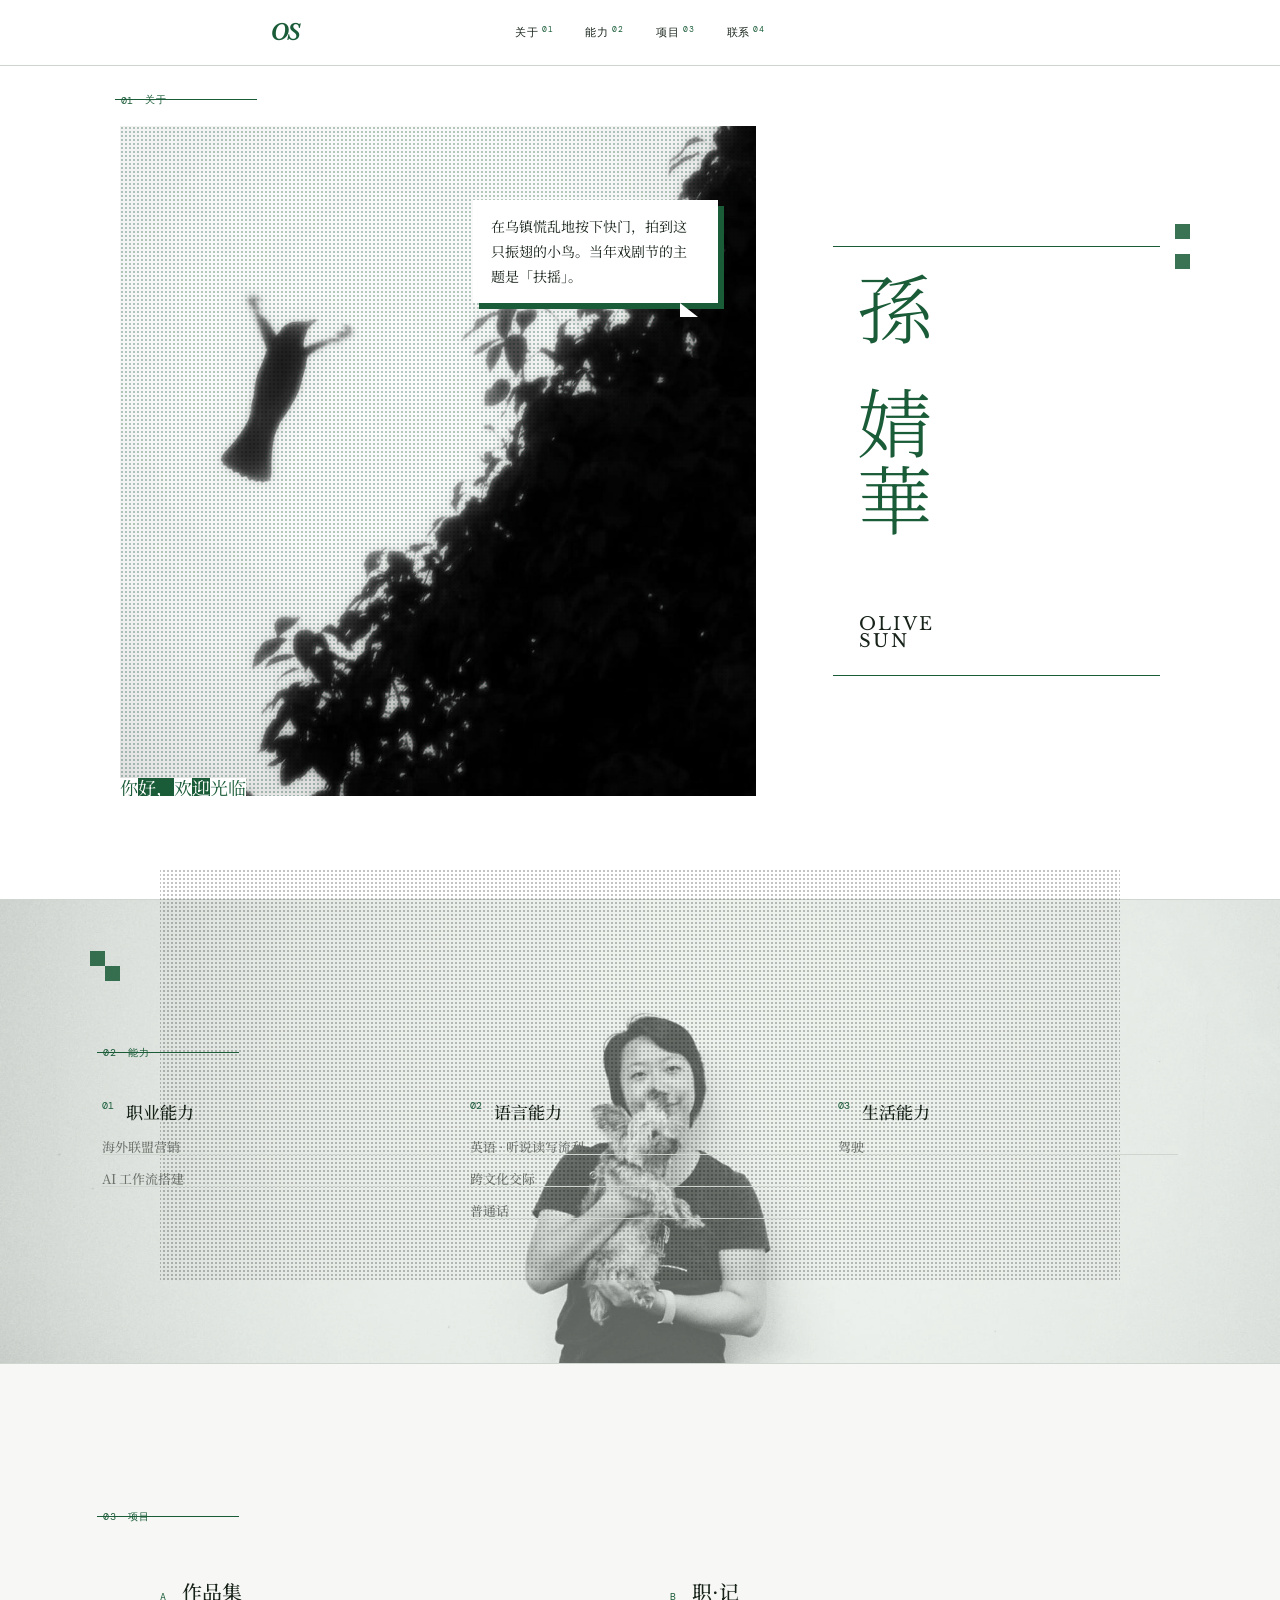
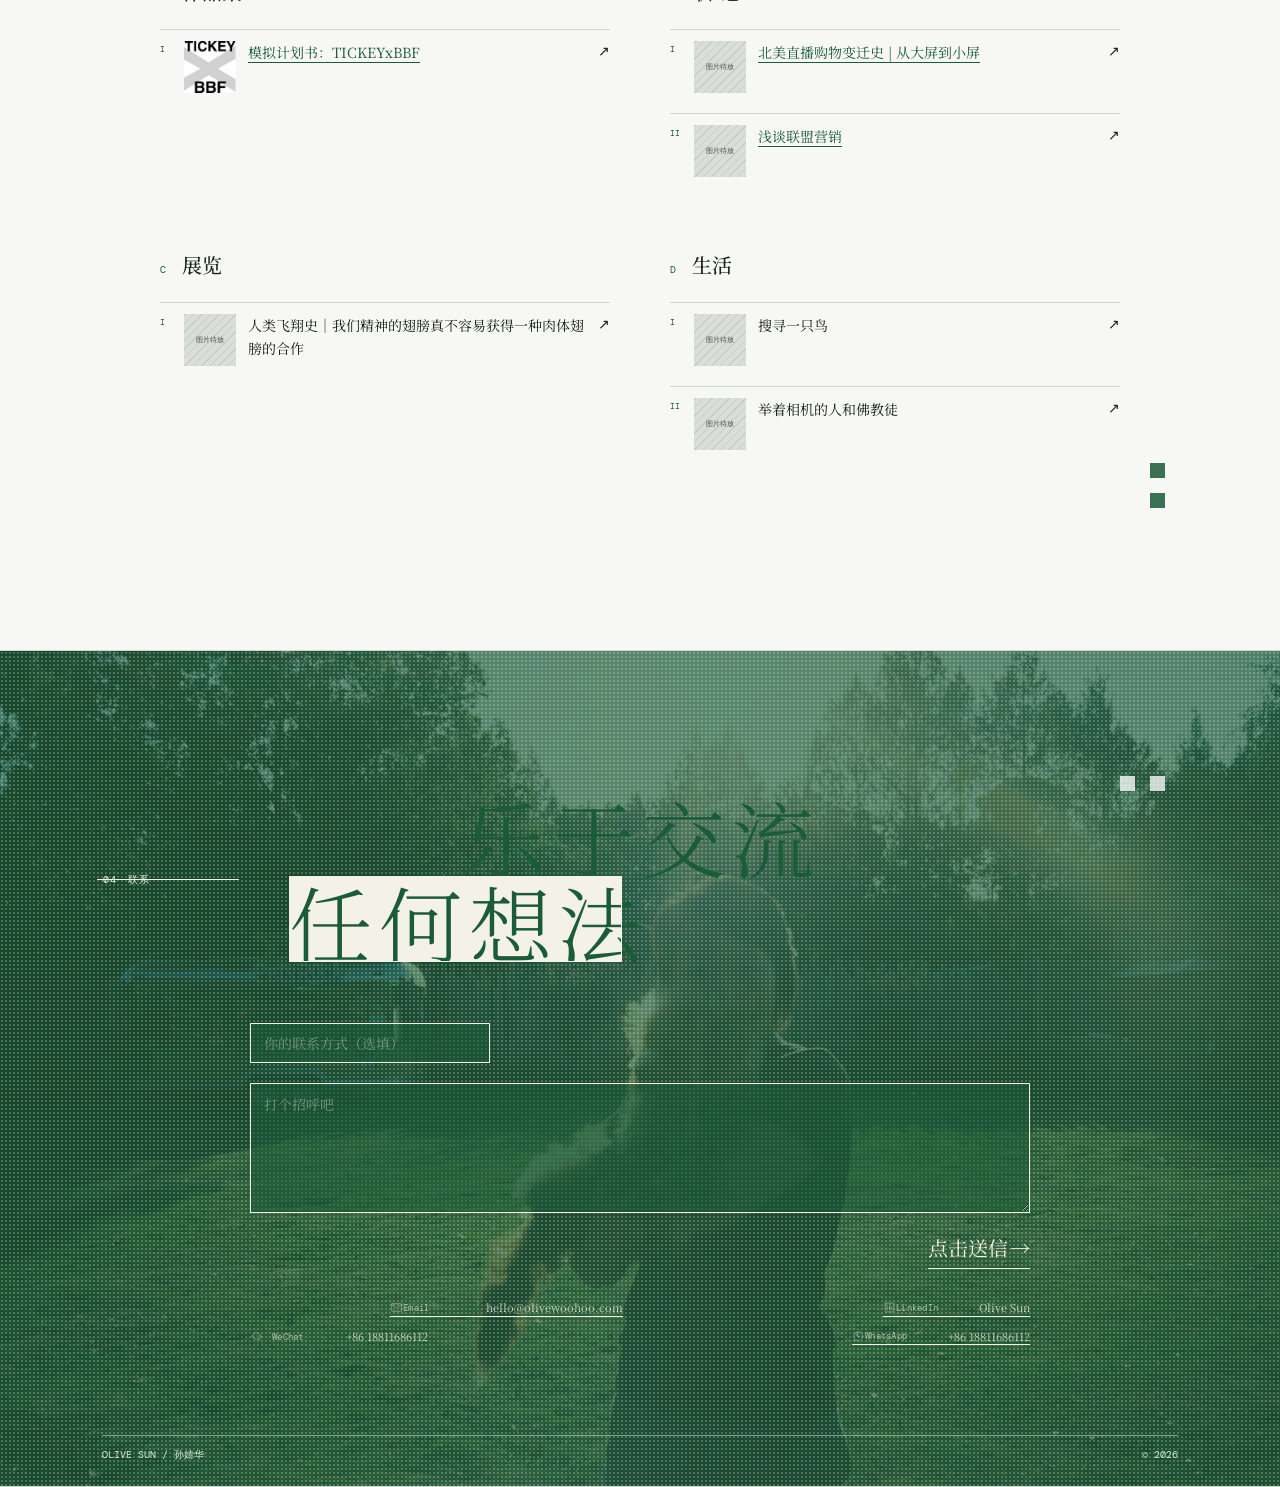
==== commit 6fbd58e9: "add clear gap between surname and given name Co-Authored-By: Claude Code <noreply@anthropic.com>" ====
--- a/index.html
+++ b/index.html
@@ -9,8 +9,8 @@
     <meta name="description" content="孙婧华 Olive Sun — 海外联盟营销 · AI 工作流，个人作品集：专题调研、展览、生活与模拟计划书。">
     <meta property="og:title" content="Olive Sun · 孙婧华">
     <meta property="og:description" content="孙婧华 Olive Sun — 海外联盟营销 · AI 工作流，个人作品集：专题调研、展览、生活与模拟计划书。">
-    <script type="module" crossorigin src="/assets/index-9f4b2c6d.js"></script>
-    <link rel="stylesheet" crossorigin href="/assets/index-7c3f9a2e.css">
+    <script type="module" crossorigin src="/assets/index-5a7c3d1f.js"></script>
+    <link rel="stylesheet" crossorigin href="/assets/index-9b2e4c8a.css">
     <style>
       *, *::before, *::after { cursor: none !important; }
     </style>
--- a/assets/index-9b2e4c8a.css
+++ b/assets/index-9b2e4c8a.css
@@ -0,0 +1,2 @@
+@import "https://fonts.googleapis.com/css2?family=DM+Mono:wght@300;400&family=Libre+Baskerville:ital,wght@0,400;0,700;1,400&family=Noto+Serif+SC:wght@300;400;500;600&display=swap";@layer components;@layer properties{@supports (((-webkit-hyphens:none)) and (not (margin-trim:inline))) or ((-moz-orient:inline) and (not (color:rgb(from red r g b)))){*,:before,:after,::backdrop{--tw-rotate-x:initial;--tw-rotate-y:initial;--tw-rotate-z:initial;--tw-skew-x:initial;--tw-skew-y:initial;--tw-blur:initial;--tw-brightness:initial;--tw-contrast:initial;--tw-grayscale:initial;--tw-hue-rotate:initial;--tw-invert:initial;--tw-opacity:initial;--tw-saturate:initial;--tw-sepia:initial;--tw-drop-shadow:initial;--tw-drop-shadow-color:initial;--tw-drop-shadow-alpha:100%;--tw-drop-shadow-size:initial}}}@layer theme{:root,:host{--font-sans:ui-sans-serif, system-ui, sans-serif, "Apple Color Emoji", "Segoe UI Emoji", "Segoe UI Symbol", "Noto Color Emoji";--font-mono:ui-monospace, SFMono-Regular, Menlo, Monaco, Consolas, "Liberation Mono", "Courier New", monospace;--spacing:.25rem;--default-font-family:var(--font-sans);--default-mono-font-family:var(--font-mono)}}@layer base{*,:after,:before,::backdrop{box-sizing:border-box;border:0 solid;margin:0;padding:0}::file-selector-button{box-sizing:border-box;border:0 solid;margin:0;padding:0}html,:host{-webkit-text-size-adjust:100%;tab-size:4;line-height:1.5;font-family:var(--default-font-family,ui-sans-serif, system-ui, sans-serif, "Apple Color Emoji", "Segoe UI Emoji", "Segoe UI Symbol", "Noto Color Emoji");font-feature-settings:var(--default-font-feature-settings,normal);font-variation-settings:var(--default-font-variation-settings,normal);-webkit-tap-highlight-color:transparent}hr{height:0;color:inherit;border-top-width:1px}abbr:where([title]){-webkit-text-decoration:underline dotted;text-decoration:underline dotted}h1,h2,h3,h4,h5,h6{font-size:inherit;font-weight:inherit}a{color:inherit;-webkit-text-decoration:inherit;-webkit-text-decoration:inherit;-webkit-text-decoration:inherit;-webkit-text-decoration:inherit;text-decoration:inherit}b,strong{font-weight:bolder}code,kbd,samp,pre{font-family:var(--default-mono-font-family,ui-monospace, SFMono-Regular, Menlo, Monaco, Consolas, "Liberation Mono", "Courier New", monospace);font-feature-settings:var(--default-mono-font-feature-settings,normal);font-variation-settings:var(--default-mono-font-variation-settings,normal);font-size:1em}small{font-size:80%}sub,sup{vertical-align:baseline;font-size:75%;line-height:0;position:relative}sub{bottom:-.25em}sup{top:-.5em}table{text-indent:0;border-color:inherit;border-collapse:collapse}:-moz-focusring{outline:auto}progress{vertical-align:baseline}summary{display:list-item}ol,ul,menu{list-style:none}img,svg,video,canvas,audio,iframe,embed,object{vertical-align:middle;display:block}img,video{max-width:100%;height:auto}button,input,select,optgroup,textarea{font:inherit;font-feature-settings:inherit;font-variation-settings:inherit;letter-spacing:inherit;color:inherit;opacity:1;background-color:#0000;border-radius:0}::file-selector-button{font:inherit;font-feature-settings:inherit;font-variation-settings:inherit;letter-spacing:inherit;color:inherit;opacity:1;background-color:#0000;border-radius:0}:where(select:is([multiple],[size])) optgroup{font-weight:bolder}:where(select:is([multiple],[size])) optgroup option{padding-inline-start:20px}::file-selector-button{margin-inline-end:4px}::placeholder{opacity:1}@supports (not ((-webkit-appearance:-apple-pay-button))) or (contain-intrinsic-size:1px){::placeholder{color:currentColor}@supports (color:color-mix(in lab, red, red)){::placeholder{color:color-mix(in oklab, currentcolor 50%, transparent)}}}textarea{resize:vertical}::-webkit-search-decoration{-webkit-appearance:none}::-webkit-date-and-time-value{min-height:1lh;text-align:inherit}::-webkit-datetime-edit{display:inline-flex}::-webkit-datetime-edit-fields-wrapper{padding:0}::-webkit-datetime-edit{padding-block:0}::-webkit-datetime-edit-year-field{padding-block:0}::-webkit-datetime-edit-month-field{padding-block:0}::-webkit-datetime-edit-day-field{padding-block:0}::-webkit-datetime-edit-hour-field{padding-block:0}::-webkit-datetime-edit-minute-field{padding-block:0}::-webkit-datetime-edit-second-field{padding-block:0}::-webkit-datetime-edit-millisecond-field{padding-block:0}::-webkit-datetime-edit-meridiem-field{padding-block:0}::-webkit-calendar-picker-indicator{line-height:1}:-moz-ui-invalid{box-shadow:none}button,input:where([type=button],[type=reset],[type=submit]){appearance:button}::file-selector-button{appearance:button}::-webkit-inner-spin-button{height:auto}::-webkit-outer-spin-button{height:auto}[hidden]:where(:not([hidden=until-found])){display:none!important}}@layer utilities{.fixed{position:fixed}.start{inset-inline-start:var(--spacing)}.end{inset-inline-end:var(--spacing)}.grid{display:grid}.hidden{display:none}.inline{display:inline}.transform{transform:var(--tw-rotate-x,) var(--tw-rotate-y,) var(--tw-rotate-z,) var(--tw-skew-x,) var(--tw-skew-y,)}.filter{filter:var(--tw-blur,) var(--tw-brightness,) var(--tw-contrast,) var(--tw-grayscale,) var(--tw-hue-rotate,) var(--tw-invert,) var(--tw-saturate,) var(--tw-sepia,) var(--tw-drop-shadow,)}}:root{--green:#1a5c38;--ink:#172219;--muted:#6e746d;--rule:#cfd5cf;--paper:#fff;--wash:#f4f6f1}html{scroll-behavior:smooth}body{background:var(--paper);color:var(--ink);margin:0;font-family:Noto Serif SC,serif}button,a{font:inherit}button{cursor:pointer}::selection{background:var(--green);color:#fff}.site{overflow:hidden}.site-header{border-bottom:1px solid var(--rule);z-index:10;-webkit-backdrop-filter:blur(8px);backdrop-filter:blur(8px);background:#fffffff0;grid-template-columns:1fr auto 1fr;align-items:center;height:66px;padding:0 4.2vw;display:grid;position:sticky;top:0}.monogram{color:var(--green);letter-spacing:-.08em;background:0 0;border:0;padding:0;font:italic 700 22px Libre Baskerville,serif}nav{gap:clamp(14px,2.5vw,36px);display:flex}nav button,.language button{letter-spacing:.08em;color:var(--ink);background:0 0;border:0;padding:6px 0;font:11px DM Mono,monospace}nav sup{color:var(--green);padding-left:3px;font-size:8px}nav button:hover,.language .active{color:var(--green);text-underline-offset:5px;text-decoration:underline}.language{color:var(--rule);justify-self:end;align-items:center;gap:7px;font:11px DM Mono,monospace;display:flex}.hero{border-bottom:1px solid var(--rule);grid-template-columns:minmax(78px,14vw) 1fr;min-height:calc(100svh - 66px);display:grid;position:relative}.hero-side-name{color:var(--green);border-right:1px solid var(--rule);letter-spacing:.15em;flex-direction:column;align-items:center;padding-top:clamp(42px,8vw,105px);font-size:clamp(44px,7.5vw,112px);font-weight:300;line-height:1.05;display:flex}.hero-side-name small{writing-mode:vertical-rl;letter-spacing:.16em;color:var(--green);margin-top:28px;font:10px DM Mono,monospace}.hero-content{z-index:1;width:100%;max-width:1120px;margin:auto;padding:clamp(38px,8vw,108px) 7vw 50px}.eyebrow,.section-index{letter-spacing:.1em;color:var(--green);font:11px DM Mono,monospace}.eyebrow span{color:var(--ink);padding:0 11px}.hero-grid{grid-template-columns:minmax(190px,.75fr) 1.4fr;align-items:center;gap:clamp(38px,7vw,105px);margin-top:clamp(38px,8vw,96px);display:grid}.portrait-void{aspect-ratio:3/4;color:#fff;box-shadow:14px 14px 0 var(--green);background:#1e211e;position:relative;overflow:hidden}.portrait-void:after{content:"";opacity:.7;border:1px solid #fff;position:absolute;inset:15% 19%}.photo-grain{filter:grayscale();background:repeating-linear-gradient(95deg,#0000 0 7px,#ffffff1c 8px 9px),radial-gradient(circle at 55% 42%,#6d706b 0 12%,#0000 12.5%),linear-gradient(155deg,#151815,#50554e);position:absolute;inset:0}.portrait-void p{z-index:2;letter-spacing:.08em;font:9px/1.45 DM Mono,monospace;position:absolute;bottom:10px;left:12px}.portrait-void span{z-index:2;font:11px DM Mono,monospace;position:absolute;top:8px;right:10px}.fenced-title{padding:16px 24px;display:inline-block;position:relative}.fenced-title:before{content:"";border:1px solid var(--green);position:absolute;inset:0}.fenced-title i{background:var(--green);width:7px;height:7px;position:absolute}.fenced-title i:first-of-type{top:-4px;left:-4px}.fenced-title i:nth-of-type(2){top:-4px;right:-4px}.fenced-title i:nth-of-type(3){bottom:-4px;left:-4px}.fenced-title i:nth-of-type(4){bottom:-4px;right:-4px}.hero-title h1,.section-heading h2{white-space:pre-line;letter-spacing:.03em;margin:0;font:300 clamp(37px,5vw,72px)/1.22 Noto Serif SC,serif}.en .hero-title h1,.en .section-heading h2{font-family:Libre Baskerville,serif;font-size:clamp(30px,4.4vw,61px);font-style:italic}.role{border-left:2px solid var(--green);max-width:360px;margin:30px 0 20px;padding-left:14px;font-size:14px;line-height:2}.text-link{border:0;border-bottom:1px solid var(--green);color:var(--green);background:0 0;padding:3px 0;font-size:13px}.text-link span{padding-left:18px}.hero-margin-note{writing-mode:vertical-rl;color:var(--muted);letter-spacing:.1em;font:9px DM Mono,monospace;position:absolute;top:45%;right:18px}.page-number{color:var(--green);font:15px/1 DM Mono,monospace;position:absolute;bottom:28px;right:4.2vw}.page-number small{font-size:7px}.float-squares b{width:var(--s);height:var(--s);background:var(--c,var(--green));transform:rotate(var(--r));opacity:.85;display:block;position:absolute}.float-squares b:first-child{--s:18px;--r:11deg;top:11%;right:10%}.float-squares b:nth-child(2){--s:31px;--r:-7deg;top:44%;right:3%}.float-squares b:nth-child(3){--s:11px;--r:24deg;bottom:14%;left:17%}.float-squares b:nth-child(4){--s:23px;--r:-16deg;--c:#77a48a;bottom:8%;right:32%}.float-squares b:nth-child(5){--s:8px;--r:8deg;--c:var(--ink);top:25%;left:4%}.float-squares{pointer-events:none;position:absolute;inset:0}.editorial-section,.contact-section{border-bottom:1px solid var(--rule);padding:clamp(74px,11vw,154px) 8vw;position:relative}.about-section{background:var(--wash)}.section-heading{z-index:1;grid-template-columns:18% 1fr;align-items:start;gap:30px;max-width:1200px;margin:0 auto clamp(60px,8vw,100px);display:grid;position:relative}.section-index{border-top:1px solid var(--green);justify-content:space-between;padding-top:9px;display:flex}.section-index em{font-style:normal}.about-layout{z-index:1;grid-template-columns:160px minmax(0,1fr) 40px;gap:clamp(28px,7vw,90px);max-width:960px;margin:auto;display:grid;position:relative}.about-stamp{border-top:1px solid var(--green);color:var(--green);padding-top:10px}.about-stamp span{font-size:50px;font-weight:300}.about-stamp p{margin-top:18px;font:9px/1.6 DM Mono,monospace}.prose p{margin:0 0 27px;padding-left:30px;font-size:15px;line-height:2.1;position:relative}.prose p b{color:var(--green);font:9px DM Mono,monospace;position:absolute;top:7px;left:0}.prose .lead{font-size:22px;line-height:1.7}.vertical-note{writing-mode:vertical-rl;letter-spacing:.2em;color:var(--green);font-size:12px}.skills-section{background:#fff}.skills-list{z-index:1;max-width:960px;margin:auto;position:relative}.skill-group{border-top:1px solid var(--green);grid-template-columns:180px 1fr;padding:18px 0 44px;display:grid}.skill-group-heading{gap:12px;display:flex}.skill-group-heading span{color:var(--green);font:10px DM Mono,monospace}.skill-group h3{margin:0;font-size:17px;font-weight:500}.table-head{color:var(--muted);letter-spacing:.08em;grid-template-columns:1fr 1.25fr;gap:20px;padding-bottom:11px;font:9px DM Mono,monospace;display:grid}.skill-card{border-top:1px solid var(--rule);outline:none;height:62px}.skill-card:last-child{border-bottom:1px solid var(--rule)}.skill-card-inner{width:100%;height:100%;position:relative}.skill-card-face{justify-content:space-between;align-items:center;gap:20px;padding:0 2px;font-size:14px;transition:opacity .3s,transform .3s;display:flex;position:absolute;inset:0}.skill-card-face strong{font-weight:500}.skill-card-face span{color:var(--muted);font:9px DM Mono,monospace}.skill-card-back{opacity:0;color:var(--green);background:#f5f8f4;padding:0 12px;transform:translateY(6px)}.projects-section{background:#f7f7f5}.projects-grid{z-index:1;grid-template-columns:1fr 1fr;gap:0 60px;max-width:960px;margin:auto;display:grid;position:relative}.project-group{border-top:1px solid var(--ink);padding:14px 0 39px}.project-group header{align-items:baseline;gap:16px;display:flex}.project-group header span{color:var(--green);font:10px DM Mono,monospace}.project-group h3{margin:0;font-size:20px;font-weight:500}.project-group ol{margin:22px 0 0;padding:0;list-style:none}.project-group li{border-top:1px solid var(--rule);min-height:84px;padding:11px 25px 11px 88px;font-size:14px;line-height:1.65;transition:color .2s,padding-left .2s;position:relative}.project-group li:hover{color:var(--green);padding-left:94px}.project-group li p{margin:0}.project-group li small{color:var(--green);font:8px DM Mono,monospace;position:absolute;top:14px;left:0}.project-group li b{font:400 14px DM Mono,monospace;position:absolute;top:12px;right:0}.project-thumb{background:#d9ded9;width:52px;height:52px;margin:0;position:absolute;top:11px;left:24px;overflow:hidden}.project-thumb div{filter:grayscale();background:repeating-linear-gradient(-45deg,#1a5c381f 0 1px,#0000 1px 6px);place-items:center;width:100%;height:100%;display:grid}.project-thumb span{color:var(--green);letter-spacing:.03em;font:7px DM Mono,monospace}.contact-section{background:var(--green);color:#fff}.contact-section .section-index{color:#d7e6dc;border-color:#d7e6dc}.contact-section .float-squares b{--c:#fff}.contact-layout{z-index:1;justify-content:space-between;align-items:end;gap:40px;max-width:780px;margin:0 auto;display:flex;position:relative}.contact-layout p{color:#d7e6dc;max-width:400px;font-size:15px;line-height:2}.contact-layout a{color:#fff;white-space:nowrap;border-bottom:1px solid #fff;padding-bottom:5px;font-size:20px;text-decoration:none}.contact-layout a span{padding-left:4px}.contact-foot{color:#d7e6dc;border-top:1px solid #ffffff73;justify-content:space-between;max-width:1200px;margin:90px auto 0;padding-top:12px;font:10px DM Mono,monospace;display:flex}footer{letter-spacing:.04em;color:var(--muted);justify-content:space-between;padding:18px 4.2vw;font:10px DM Mono,monospace;display:flex}@media (width<=760px){.site-header{grid-template-columns:auto 1fr;gap:14px;padding:0 18px}.site-header nav{-webkit-overflow-scrolling:touch;scrollbar-width:none;gap:14px;display:flex;overflow-x:auto}.site-header nav::-webkit-scrollbar{display:none}.site-header nav button{white-space:nowrap;flex:none}.hero{grid-template-columns:67px 1fr}.hero-side-name{padding-top:42px;font-size:42px}.hero-content{padding:38px 30px 50px}.hero-grid{grid-template-columns:1fr;gap:46px}.portrait-void{width:min(50vw,220px)}.hero-title{padding:13px 16px}.hero-margin-note{display:none}.section-heading{grid-template-columns:1fr;gap:18px;margin-bottom:58px}.section-index{max-width:210px}.about-layout{grid-template-columns:1fr;gap:27px}.vertical-note{writing-mode:initial}.about-stamp{align-items:center;gap:18px;display:flex}.about-stamp p{margin:0}.skill-group{grid-template-columns:1fr;gap:22px}.table-head,.table-row{grid-template-columns:1fr 1fr;gap:14px}.projects-grid{grid-template-columns:1fr}.contact-layout{display:block}.contact-layout a{margin-top:22px;display:inline-block}.editorial-section,.contact-section{padding:74px 26px}footer{gap:20px;padding:18px 20px;font-size:8px}}.hero{background:var(--paper);display:block}.hero-content{max-width:1220px;padding:clamp(38px,6vw,82px) 7vw 50px}.hero-grid{grid-template-columns:minmax(290px,1.25fr) .75fr;gap:clamp(34px,6vw,88px);margin-top:clamp(30px,5vw,60px)}.hero-photo{background:var(--wash);filter:grayscale()contrast(1.05);background-position:50%;background-size:cover;min-height:clamp(430px,62vw,670px);position:relative;overflow:hidden}.hero-photo:after{content:"";z-index:1;opacity:.32;background-image:radial-gradient(var(--green) .8px,transparent .9px);mix-blend-mode:multiply;background-size:4px 4px;position:absolute;inset:0}.hero-photo>span{z-index:2;color:#fff;font:10px DM Mono,monospace;position:absolute;top:10px;right:12px}.hero-meta{align-items:center;gap:28px;display:flex}.hero-meta .eyebrow,.hero-meta .home-section-index{margin:0}.hero-content{padding-top:22px}.hero-grid{margin-top:14px}.speech-bubble{z-index:3;max-width:245px;color:var(--ink);box-shadow:6px 6px 0 var(--green);background:#fff;margin:0;padding:14px 18px;font-size:14px;line-height:1.8;position:absolute;top:11%;right:6%}.speech-bubble:after{content:"";border:0 solid #0000;border-top-width:14px;border-left:18px solid #fff;position:absolute;bottom:-14px;right:20px}.speech-bubble-right-bottom{top:auto;bottom:9%}.speech-bubble-left{top:50%;left:6%;right:auto;transform:translateY(-50%)}.speech-bubble-left:after{left:20px;right:auto}.hero-introduction{margin:0 0 20px;font-size:16px;line-height:2}.float-squares b:nth-child(4){--c:#77a48a}.skills-section:before{content:"";filter:grayscale()contrast(1.12);background-position:50%;background-size:cover;width:min(100%,960px);height:clamp(220px,36vw,410px);margin:-30px auto 70px;display:block}.table-head{display:block}.skill-card-face{justify-content:flex-start}.skill-card-face span{display:none}.contact-layout{display:block}.contact-layout form{gap:20px;display:grid}.contact-layout textarea{color:#fff;resize:vertical;background:0 0;border:1px solid #ffffffa6;outline:0;min-height:130px;padding:8px 13px;font:14px/1.8 Noto Serif SC,serif}.contact-layout textarea:focus{border-color:#fff}.contact-layout a{justify-self:end}@media (width<=760px){.hero{display:block}.hero-grid{grid-template-columns:1fr;gap:46px}.hero-photo{min-height:460px}.hero-content{padding:38px 30px 50px}.speech-bubble{max-width:180px;box-shadow:3px 3px 0 var(--green);padding:8px 12px;font-size:11px;line-height:1.55}.speech-bubble:after{border-width:8px 0 0 11px;bottom:-8px;right:14px}.speech-bubble-left:after{left:14px;right:auto}}.float-squares b{opacity:.85;--s:15px!important;--r:0deg!important}.float-squares b:nth-child(4){box-shadow:0 -15px 0 var(--green),15px -15px 0 var(--green);bottom:8%;right:27%;--c:var(--green)!important}.float-squares b:nth-child(5){top:25%;left:4%;--c:var(--green)!important}.hero-grid{grid-template-columns:minmax(300px,1.32fr) .68fr;align-items:stretch}.hero-photo{filter:none;background-image:none}.hero-photo-image{z-index:0;object-fit:cover;object-position:center;opacity:0;filter:grayscale()contrast(1.05);width:100%;height:100%;position:absolute;inset:0}.hero-photo-image.active{opacity:1}.hero-photo-image-bottom{object-position:center bottom}.speech-bubble{white-space:pre-line}.slide-dots{display:none}.carousel-greeting{z-index:3;gap:0;display:flex;position:absolute;bottom:0;left:0}.carousel-greeting span{background:var(--paper);width:1em;height:1em;color:var(--green);place-items:center;font:18px/1 Noto Serif SC,serif;transition:background .28s,color .28s;display:grid}.carousel-greeting span.active{background:var(--green);color:var(--paper)}.name-panel{align-items:center;min-height:100%;display:flex}.name-display{border-top:1px solid var(--green);border-bottom:1px solid var(--green);cursor:default;outline:0;width:100%;min-height:430px;padding:24px;position:relative}.name-zh{writing-mode:vertical-rl;height:310px;color:var(--green);font:300 clamp(50px,5.9vw,80px)/1 Noto Serif SC,serif}.name-en{color:var(--ink);letter-spacing:.13em;font:400 18px/.95 Libre Baskerville,serif;position:absolute;bottom:25px;left:26px}.name-bio{z-index:3;color:var(--paper);background:var(--green);opacity:0;pointer-events:none;flex-direction:column;justify-content:center;gap:13px;padding:27px;transition:opacity .28s;display:flex;position:absolute;inset:0}.name-display.revealed .name-bio{opacity:1;pointer-events:auto}.name-display.revealed .name-zh,.name-display.revealed .name-en{opacity:0}@media (hover:hover){.name-display:hover .name-bio{opacity:1;pointer-events:auto}.name-display:hover .name-zh,.name-display:hover .name-en{opacity:0}}.name-bio p{margin:0;font-size:13px;line-height:1.95}.en .name-bio p{font-family:Libre Baskerville,serif;font-size:12px;line-height:1.75}@media (width<=760px){.hero-grid{grid-template-columns:1fr}.name-display{min-height:310px}.name-zh{height:195px;font-size:44px}.name-en{bottom:20px}.name-panel{min-height:310px}}.float-squares b:first-child{box-shadow:15px 15px 0 var(--green);top:12%;right:9%}.float-squares b:nth-child(2){box-shadow:15px 0 0 var(--green),0 15px 0 var(--green);top:43%;right:3%}.float-squares b:nth-child(3){box-shadow:15px 15px 0 var(--green);bottom:15%;left:15%}.float-squares b:nth-child(4){box-shadow:15px 0 0 var(--green),30px 0 0 var(--green);bottom:8%;right:27%}.float-squares b:nth-child(5){box-shadow:15px -15px 0 var(--green),30px 0 0 var(--green);top:25%;left:4%}.name-bio{width:100%;padding:0;display:block;inset:0;overflow:hidden}.name-zh,.name-en{transition:opacity .2s}.bio-rectangle{display:none}.name-bio p{z-index:2;text-indent:2em;text-align:left;width:100%;margin:0;position:relative}.name-bio p:before{content:"";z-index:3;background:var(--paper);width:2em;height:1em;position:absolute;top:.45em;left:0}.skills-section .section-heading,.projects-section .section-heading{grid-template-columns:1fr;margin-bottom:34px}.skills-section .section-index,.projects-section .section-index{max-width:210px}.skills-list{grid-template-columns:repeat(3,minmax(0,1fr));gap:28px;max-width:1120px;display:grid}.skill-group{padding:15px 0 0;display:block}.skill-group-heading{margin-bottom:22px}.skill-card{height:74px}.skill-card-face{font-size:15px}.contact-section{background:var(--green);overflow:hidden}.contact-photo-layer{z-index:0;object-fit:cover;object-position:center;opacity:.28;width:100%;height:100%;position:absolute;inset:0}.contact-section:before{content:"";z-index:1;opacity:.23;background-image:radial-gradient(#f4f1e8 .8px,#0000 .9px);background-size:4px 4px;position:absolute;inset:0}.contact-section .section-heading{z-index:2;grid-template-columns:1fr;gap:35px;margin-bottom:55px}.contact-section .section-index{max-width:210px}.contact-section .fenced-title{background:#f4f1e8;padding:0}.contact-section .fenced-title:before{border-color:#f4f1e8}.contact-section .fenced-title i{background:#f4f1e8}.contact-section .section-heading h2{color:var(--green);letter-spacing:.08em;margin:-.14em -.08em -.12em;font-size:clamp(40px,6.5vw,93px);line-height:1.1}.contact-layout textarea{background:#1a5c388a;border-color:#f4f1e8}.contact-layout textarea::placeholder{color:#f4f1e866}.contact-layout a{color:#f4f1e8;border-color:#f4f1e8}.zh .contact-section .fenced-title{width:6em}.zh .contact-section .contact-title{white-space:normal;width:6em;display:block}.zh .contact-section .contact-title span{white-space:nowrap;display:block}.zh .contact-section .contact-title-first{transform:translate(2.08em)}.zh .contact-section .contact-title-second{width:4em}.contact-section .fenced-title i{display:none}.contact-section .contact-title{color:var(--green);letter-spacing:.08em;font:300 clamp(40px,6.5vw,93px)/1.1 Noto Serif SC,serif;position:relative}.zh .contact-section .contact-title-second{width:4em;margin-top:-.08em;display:block;transform:none}@media (width<=760px){.skills-list{grid-template-columns:1fr;gap:32px}.contact-section .section-heading h2{font-size:40px}.name-bio{width:100%;padding:0;inset:0}}.home-section-index,.section-index{width:132px;height:24px;color:var(--green);letter-spacing:.08em;border:0;flex-direction:row;justify-content:flex-start;align-items:center;gap:9px;padding:0;font:10px DM Mono,monospace;display:flex;position:relative}.home-section-index{margin:20px 0 -22px}.home-section-index:before,.section-index:before{content:"";z-index:2;background:var(--green);width:142px;height:1px;position:absolute;top:11px;left:-5px}.home-section-index span,.home-section-index em,.section-index span,.section-index em{z-index:1;padding:3px 1px;position:relative}.home-section-index em,.section-index em{writing-mode:initial;letter-spacing:.12em;font-style:normal}.section-heading{grid-template-columns:152px 1fr;align-items:center}.section-heading .section-index{justify-self:start}.skills-section .section-heading,.projects-section .section-heading{grid-template-columns:152px 1fr}.contact-section .section-heading{grid-template-columns:152px 1fr;align-items:center}.contact-section .section-index span,.contact-section .section-index em{color:#f4f1e8;background:0 0}.contact-section .section-index:before{background:#f4f1e8}@media (width<=760px){.section-heading,.skills-section .section-heading,.projects-section .section-heading,.contact-section .section-heading{grid-template-columns:1fr;gap:22px}.home-section-index{margin-top:20px}}.skills-list .skill-group{border-top:0;padding:0}.skills-list .skill-group-heading{border-bottom:0;margin:0 0 16px;padding:0}.skills-list .skill-table{margin:0}.skills-list .skill-card{border:0;height:18px;margin:0 0 14px}.skills-list .skill-card:last-child{margin-bottom:0}.skills-list .skill-card-face{align-items:flex-start;padding:0;line-height:1.15}.skills-list .skill-card-face:after{content:"";z-index:1;background:var(--rule);height:1px;position:absolute;top:14px;left:0;right:0}.skills-list .skill-card-face strong{z-index:2;font-size:13px;position:relative}.skills-list .skill-card-back strong{font-size:11px}.project-group{border-top:0}.skills-section{background-blend-mode:normal;background-color:#dbe7dd;background-position:50%;background-size:cover}.skills-section:before{content:"";z-index:0;pointer-events:none;opacity:.32;background-image:radial-gradient(var(--green) .85px,transparent 1px);mix-blend-mode:multiply;background-size:4px 4px;display:block;position:absolute;inset:0}.skills-section{background-image:none;overflow:visible}.skills-photo-layer{z-index:0;object-fit:cover;object-position:center;filter:grayscale()contrast(1.08);opacity:.58;width:100%;height:100%;position:absolute;inset:0}.skills-section:before{z-index:1;width:min(100% - 52px,960px);height:clamp(220px,36vw,410px);margin:0;inset:-30px auto auto 50%;transform:translate(-50%)}.skills-section .section-heading,.skills-section .skills-list,.contact-layout{z-index:2}.contact-foot{z-index:2;position:relative}.contact-layout a span{margin-left:-9px;padding-left:0;display:inline-block}.contact-methods{grid-template-columns:1fr 1fr;gap:11px 34px;margin-top:30px;display:grid}.contact-section{padding-bottom:24px}.contact-methods>a,.contact-methods>div{color:#f4f1e8cc;grid-template-columns:14px 66px 1fr;align-items:center;gap:8px;min-width:0;padding:0;font-size:11px;text-decoration:none;display:grid}.contact-methods svg{fill:none;stroke:currentColor;stroke-width:1.15px;stroke-linecap:round;stroke-linejoin:round;opacity:.75;width:13px;height:13px}.contact-methods span{letter-spacing:.03em;opacity:.78;font:9px DM Mono,monospace}.contact-methods b{text-overflow:ellipsis;white-space:nowrap;font-weight:400;overflow:hidden}.contact-methods a:hover{color:#f4f1e8}@media (width<=760px){.contact-methods{grid-template-columns:1fr;gap:10px}.contact-methods>a,.contact-methods>div{grid-template-columns:14px 66px 1fr}}.float-squares{--tile:15px;z-index:3}.float-squares b{opacity:.86;display:none;--s:var(--tile)!important;--r:0deg!important;box-shadow:none!important}.float-squares.home b:first-child,.float-squares.home b:nth-child(2){display:block;right:7%}.float-squares.home b:first-child{top:19%}.float-squares.home b:nth-child(2){top:calc(19% + var(--tile) + 15px);right:7%}.float-squares.skills b:first-child,.float-squares.skills b:nth-child(2){display:block;top:11%;left:7%}.float-squares.skills b:nth-child(2){top:calc(11% + var(--tile));left:calc(7% + var(--tile))}.float-squares.projects b:first-child,.float-squares.projects b:nth-child(2){display:block;top:auto;bottom:16%;right:9%}.float-squares.projects b:nth-child(2){right:9%;bottom:calc(16% + var(--tile) + 15px)}.float-squares.contact b{opacity:.76;--c:var(--paper)!important}.float-squares.contact b:first-child,.float-squares.contact b:nth-child(2){display:block;top:15%;right:9%}.float-squares.contact b:nth-child(2){top:15%;right:calc(9% + var(--tile) + 15px)}@media (width<=760px){.float-squares{--tile:12px}.float-squares.skills b:first-child,.float-squares.skills b:nth-child(2){display:none}}.contact-field{color:#fff;background:#1a5c388a;border:1px solid #f4f1e8;outline:0;justify-self:start;width:min(100%,240px);padding:8px 13px;font:14px/1.6 Noto Serif SC,serif}.contact-field::placeholder{color:#f4f1e866}.contact-field:focus{border-color:#fff}.contact-send{color:#f4f1e8;white-space:nowrap;background:0 0;border:0;border-bottom:1px solid #f4f1e8;justify-self:end;padding:0 0 5px;font-size:20px}.contact-send:disabled{opacity:.55;cursor:default}.contact-send span{margin-left:2px;display:inline-block}.contact-note{color:#f4f1e8;margin:0;font:13px/1.9 Noto Serif SC,serif}.zh .contact-section .contact-title-second{background:linear-gradient(#f4f1e8,#f4f1e8) 0 0/100% calc(100% - .07em) no-repeat}.zh .contact-section .contact-title-second:before{bottom:.07em}.skill-card-front{opacity:1;transform:translateY(0)}.skill-card:hover .skill-card-front,.skill-card:focus .skill-card-front{opacity:0;transform:translateY(-6px)}.skill-card:hover .skill-card-back,.skill-card:focus .skill-card-back{opacity:1;transform:translateY(0)}.skill-card-front strong{color:var(--muted)}@property --tw-rotate-x{syntax:"*";inherits:false}@property --tw-rotate-y{syntax:"*";inherits:false}@property --tw-rotate-z{syntax:"*";inherits:false}@property --tw-skew-x{syntax:"*";inherits:false}@property --tw-skew-y{syntax:"*";inherits:false}@property --tw-blur{syntax:"*";inherits:false}@property --tw-brightness{syntax:"*";inherits:false}@property --tw-contrast{syntax:"*";inherits:false}@property --tw-grayscale{syntax:"*";inherits:false}@property --tw-hue-rotate{syntax:"*";inherits:false}@property --tw-invert{syntax:"*";inherits:false}@property --tw-opacity{syntax:"*";inherits:false}@property --tw-saturate{syntax:"*";inherits:false}@property --tw-sepia{syntax:"*";inherits:false}@property --tw-drop-shadow{syntax:"*";inherits:false}@property --tw-drop-shadow-color{syntax:"*";inherits:false}@property --tw-drop-shadow-alpha{syntax:"<percentage>";inherits:false;initial-value:100%}@property --tw-drop-shadow-size{syntax:"*";inherits:false}
+.project-group p a{color:var(--green);text-decoration:none;border-bottom:1px solid var(--green);transition:opacity .2s}.project-group p a:hover{opacity:.65}
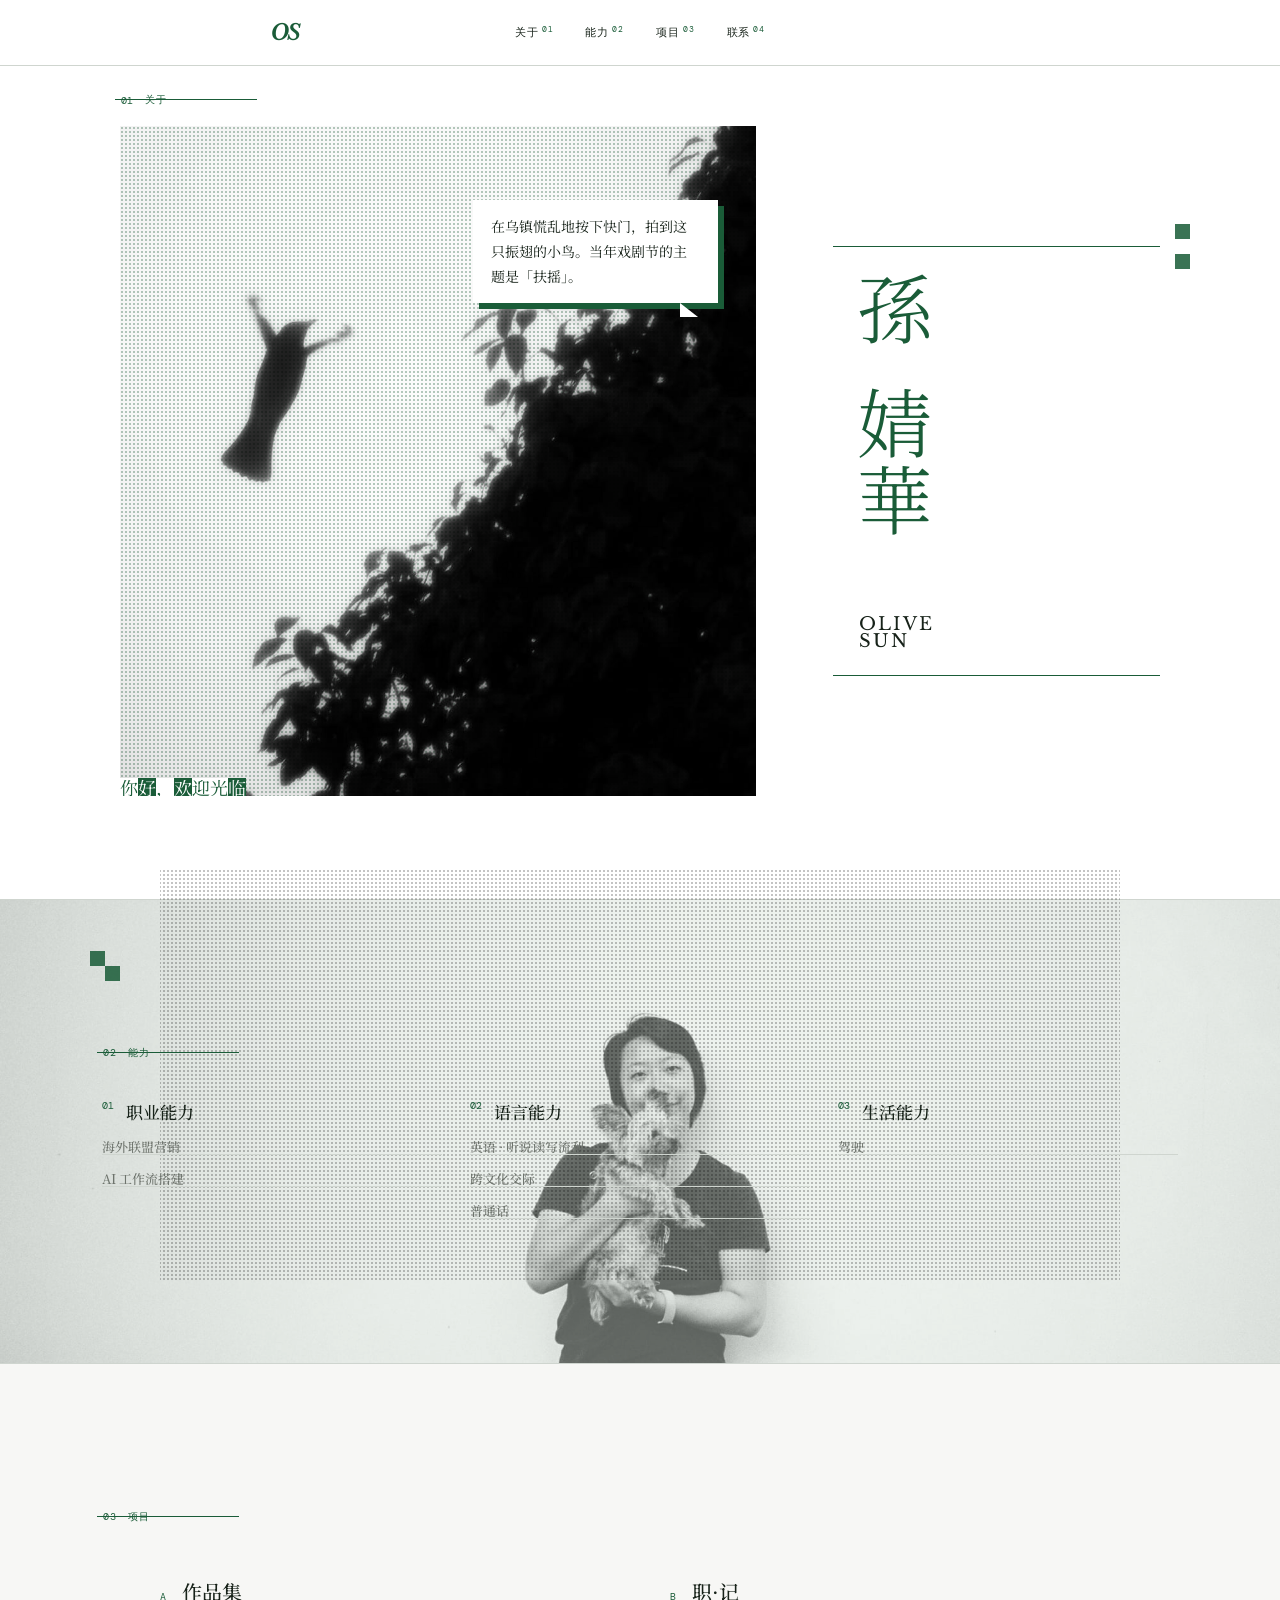
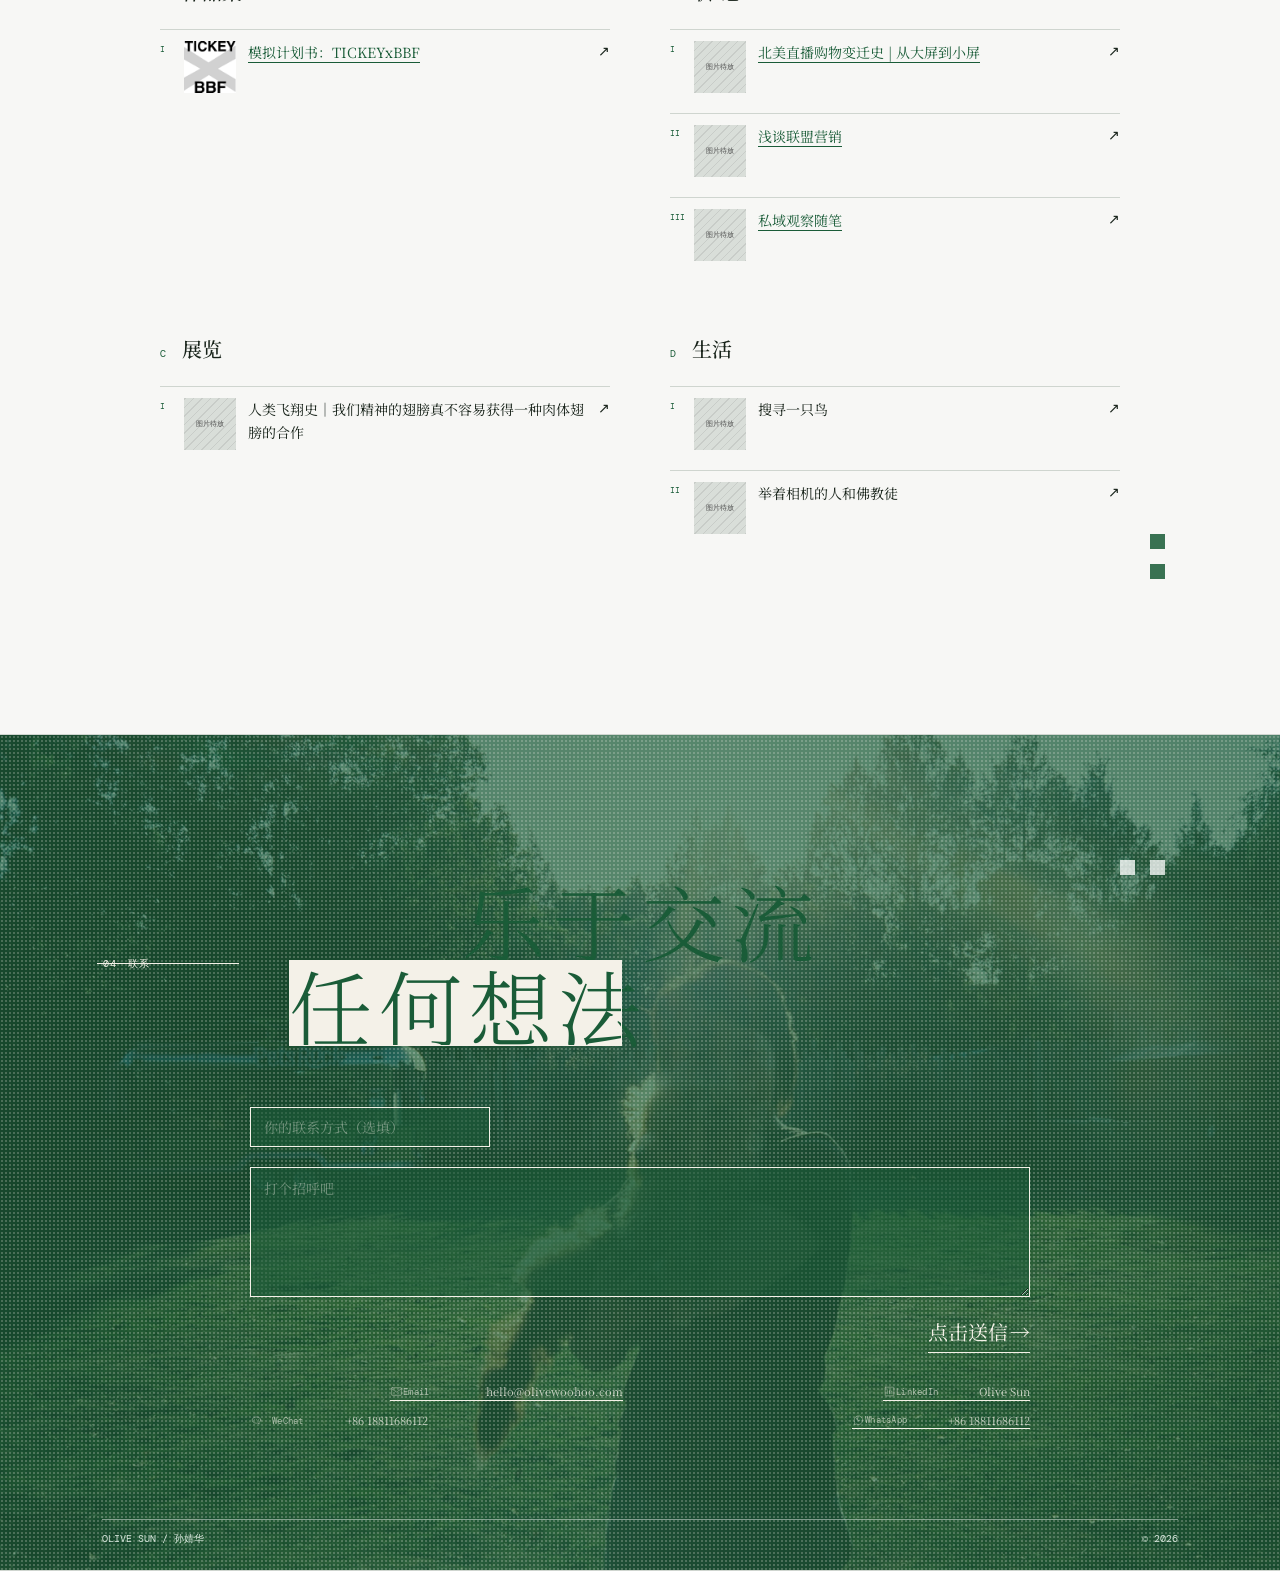
==== commit 9bc978f3: "Bust cache for home JS bundle Co-Authored-By: Claude Code <noreply@anthropic.com>" ====
--- a/index.html
+++ b/index.html
@@ -9,7 +9,7 @@
     <meta name="description" content="孙婧华 Olive Sun — 海外联盟营销 · AI 工作流，个人作品集：专题调研、展览、生活与模拟计划书。">
     <meta property="og:title" content="Olive Sun · 孙婧华">
     <meta property="og:description" content="孙婧华 Olive Sun — 海外联盟营销 · AI 工作流，个人作品集：专题调研、展览、生活与模拟计划书。">
-    <script type="module" crossorigin src="/assets/index-5a7c3d1f.js"></script>
+    <script type="module" crossorigin src="/assets/index-c55e542.js"></script>
     <link rel="stylesheet" crossorigin href="/assets/index-9b2e4c8a.css">
     <style>
       *, *::before, *::after { cursor: none !important; }
